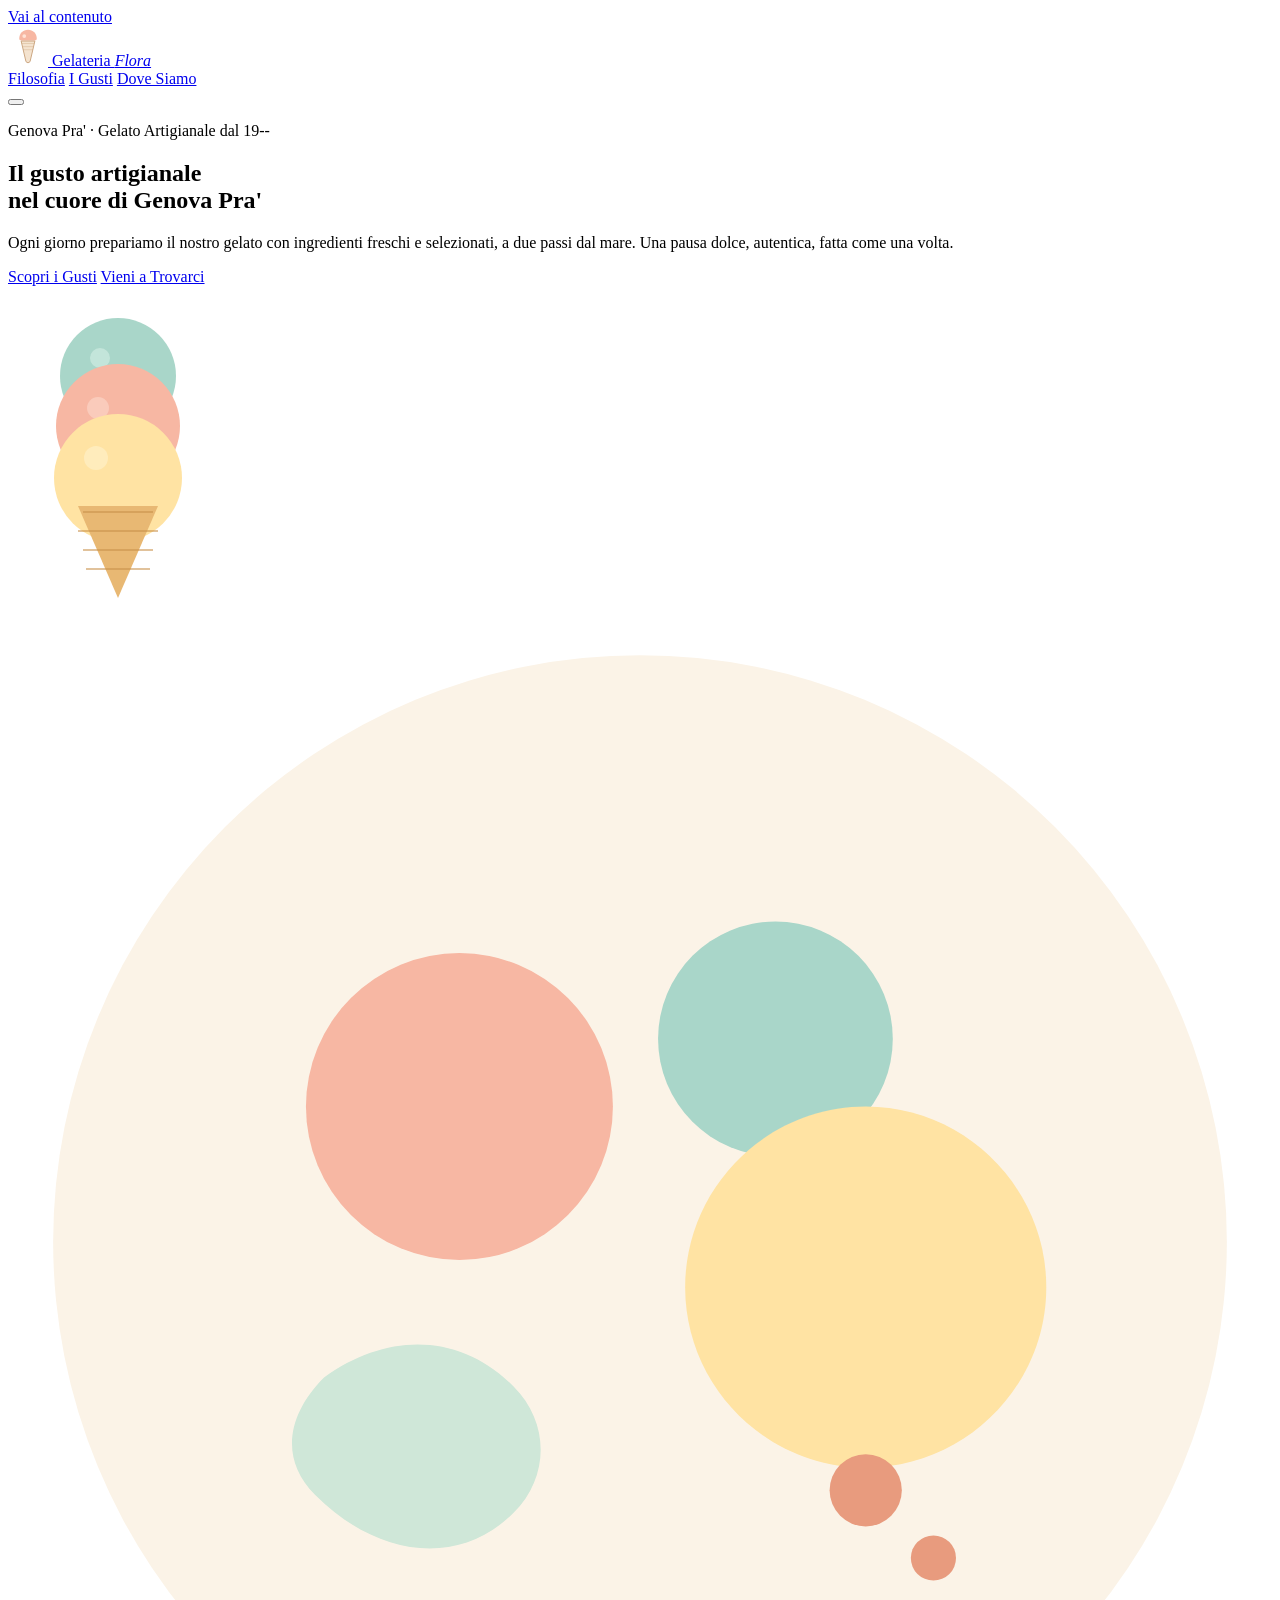
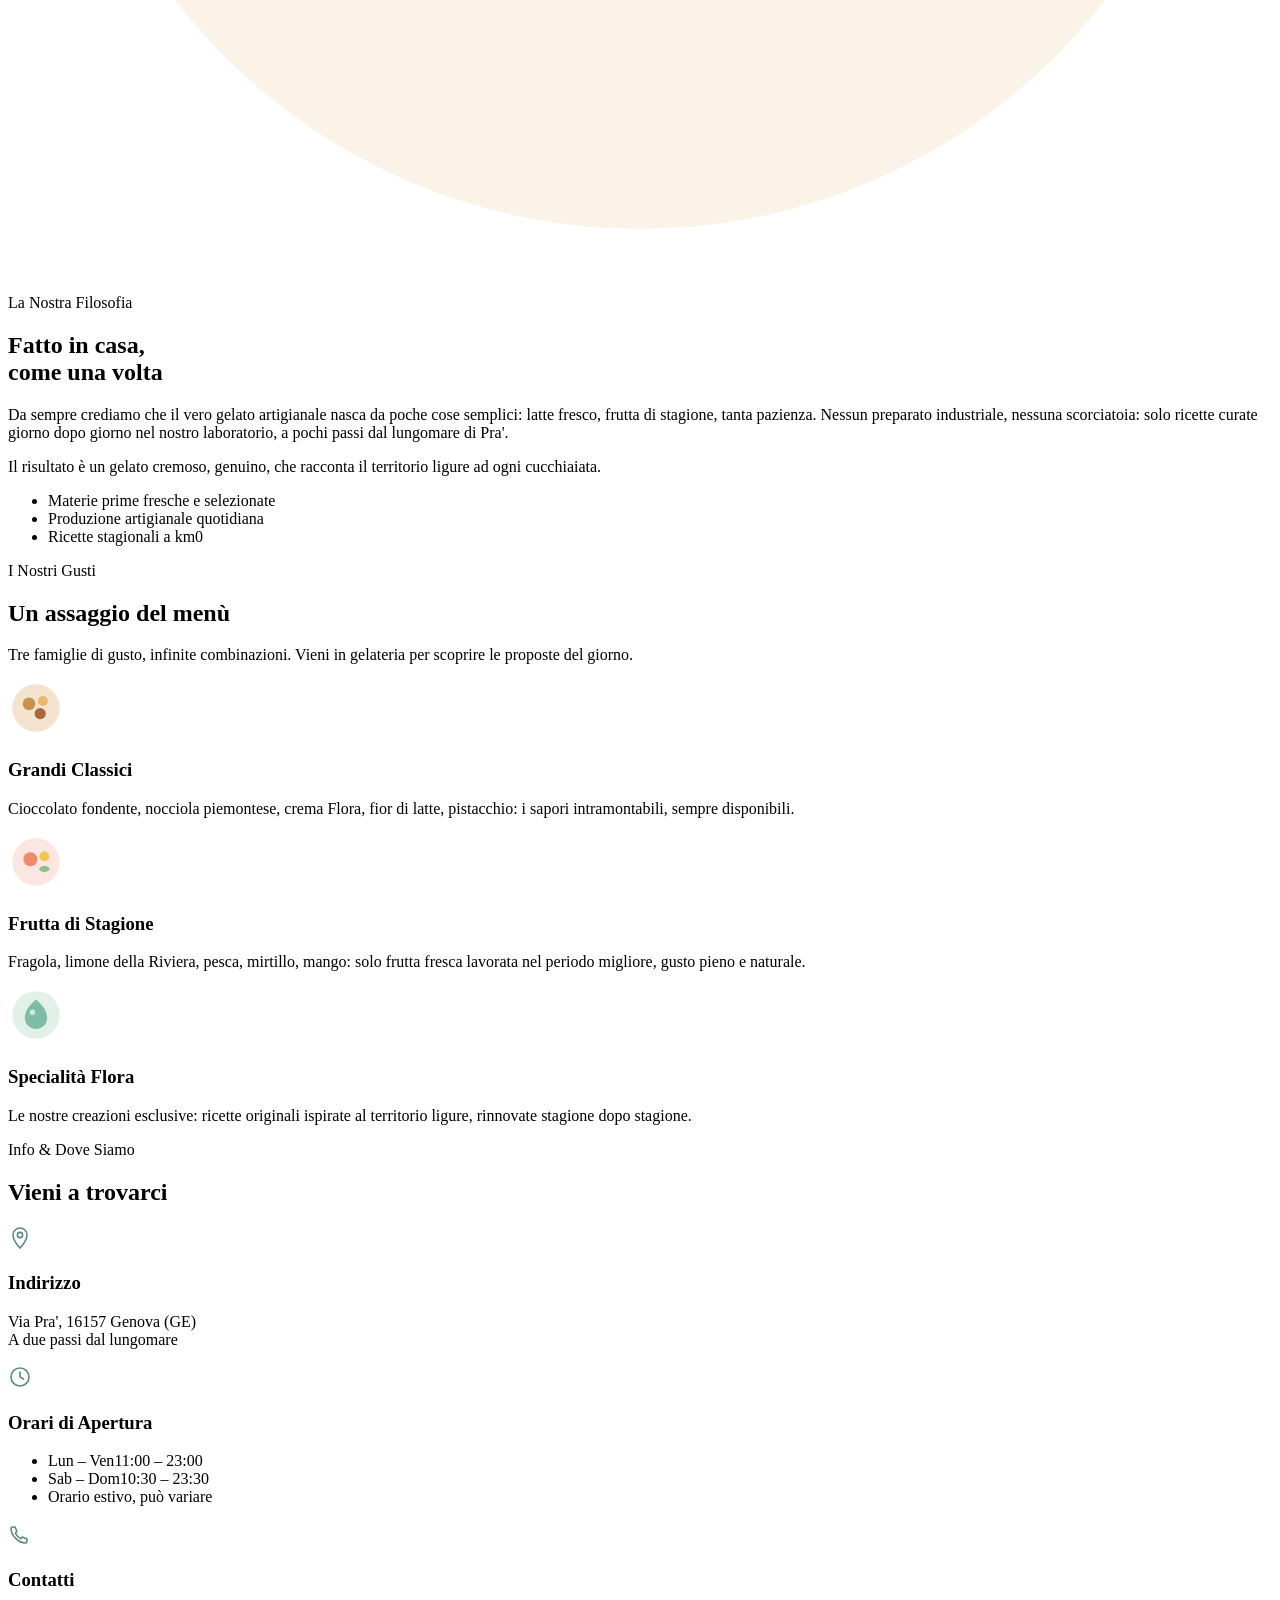
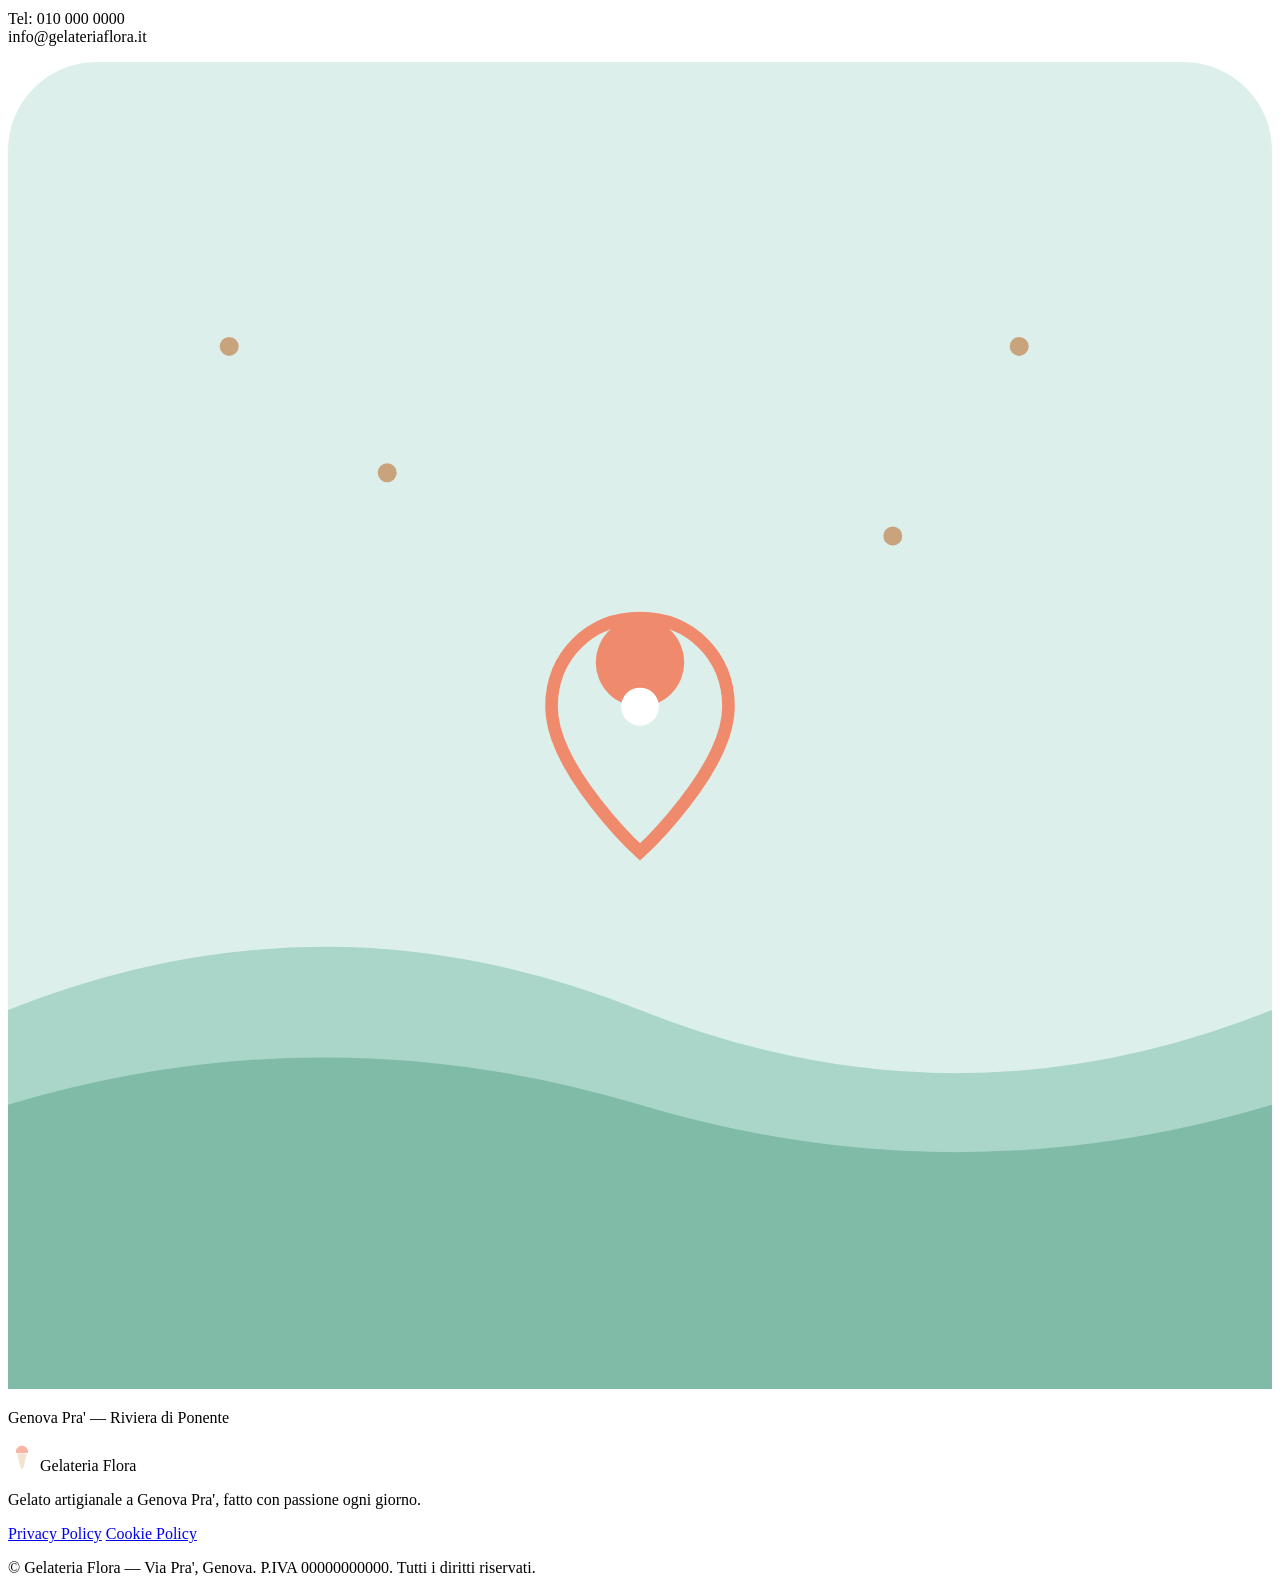
==== index.html @ a0e0a523 "Add files via upload" ====
<!DOCTYPE html>
<html lang="it">
<head>
<meta charset="UTF-8">
<meta name="viewport" content="width=device-width, initial-scale=1.0">
<title>Gelateria Flora | Gelato Artigianale a Genova Pra'</title>
<meta name="description" content="Gelateria Flora: gelato artigianale fatto in casa nel cuore di Genova Pra'. Materie prime fresche, gusti classici e specialità stagionali.">
<link rel="icon" href="data:image/svg+xml,<svg xmlns=%22http://www.w3.org/2000/svg%22 viewBox=%220 0 100 100%22><text y=%22.9em%22 font-size=%2290%22>🍦</text></svg>">
<link rel="preconnect" href="https://fonts.googleapis.com">
<link rel="preconnect" href="https://fonts.gstatic.com" crossorigin>
<link href="https://fonts.googleapis.com/css2?family=Fraunces:opsz,wght@9..144,500;9..144,600;9..144,700&family=Poppins:wght@300;400;500;600&display=swap" rel="stylesheet">
<link rel="stylesheet" href="css/style.css">
</head>
<body>

<a class="skip-link" href="#main">Vai al contenuto</a>

<header class="site-header" id="header">
  <div class="container header-inner">
    <a href="#" class="logo" aria-label="Gelateria Flora - Home">
      <svg width="40" height="40" viewBox="0 0 64 64" fill="none" xmlns="http://www.w3.org/2000/svg" aria-hidden="true">
        <path d="M32 6c8 0 14 6 14 14 0 2-1 3-3 3H21c-2 0-3-1-3-3 0-8 6-14 14-14z" fill="#F7B7A3"/>
        <circle cx="26" cy="16" r="3" fill="#FFE3D6"/>
        <path d="M21 24h22l-7.5 32a3.6 3.6 0 0 1-7 0L21 24z" fill="#F4E3CF" stroke="#C9A37C" stroke-width="1.5"/>
        <path d="M22 28h20M23 33h18M24 38h16" stroke="#C9A37C" stroke-width="1" opacity=".6"/>
      </svg>
      <span>Gelateria <em>Flora</em></span>
    </a>
    <nav class="main-nav" id="main-nav" aria-label="Navigazione principale">
      <a href="#filosofia">Filosofia</a>
      <a href="#gusti">I Gusti</a>
      <a href="#dove-siamo">Dove Siamo</a>
    </nav>
    <button class="nav-toggle" id="navToggle" aria-label="Apri menu" aria-expanded="false" aria-controls="main-nav">
      <span></span><span></span><span></span>
    </button>
  </div>
</header>

<main id="main">

  <!-- HERO -->
  <section class="hero">
    <div class="hero-blob blob-1" aria-hidden="true"></div>
    <div class="hero-blob blob-2" aria-hidden="true"></div>
    <div class="hero-blob blob-3" aria-hidden="true"></div>

    <div class="container hero-inner">
      <p class="eyebrow fade-up">Genova Pra' · Gelato Artigianale dal 19--</p>
      <h1 class="fade-up">Il gusto artigianale<br>nel cuore di <span class="text-accent">Genova&nbsp;Pra'</span></h1>
      <p class="hero-text fade-up">Ogni giorno prepariamo il nostro gelato con ingredienti freschi e selezionati, a due passi dal mare. Una pausa dolce, autentica, fatta come una volta.</p>
      <div class="hero-cta fade-up">
        <a href="#gusti" class="btn btn-primary">Scopri i Gusti</a>
        <a href="#dove-siamo" class="btn btn-ghost">Vieni a Trovarci</a>
      </div>
    </div>

    <div class="hero-cone" aria-hidden="true">
      <svg viewBox="0 0 220 320" width="220" height="320" xmlns="http://www.w3.org/2000/svg">
        <g class="scoop scoop-3">
          <circle cx="110" cy="90" r="58" fill="#A9D6C9"/>
          <circle cx="92" cy="72" r="10" fill="#CFEBE1" opacity=".7"/>
        </g>
        <g class="scoop scoop-2">
          <circle cx="110" cy="140" r="62" fill="#F7B7A3"/>
          <circle cx="90" cy="122" r="11" fill="#FBD3C5" opacity=".7"/>
        </g>
        <g class="scoop scoop-1">
          <circle cx="110" cy="192" r="64" fill="#FFE3A3"/>
          <circle cx="88" cy="172" r="12" fill="#FFEFC6" opacity=".7"/>
        </g>
        <path d="M70 220 L110 312 L150 220 Z" fill="#E8B873"/>
        <path d="M75 226h70M70 245h80M75 264h70M78 283h64" stroke="#C9914A" stroke-width="2" opacity=".55"/>
      </svg>
    </div>

    <a href="#filosofia" class="scroll-cue" aria-label="Scorri per saperne di più">
      <span></span>
    </a>
  </section>

  <!-- FILOSOFIA -->
  <section class="philosophy" id="filosofia">
    <div class="container philosophy-inner">
      <div class="philosophy-art" aria-hidden="true">
        <svg viewBox="0 0 280 280" width="100%" height="100%" xmlns="http://www.w3.org/2000/svg">
          <circle cx="140" cy="140" r="130" fill="#FBF3E7"/>
          <circle cx="100" cy="110" r="34" fill="#F7B7A3"/>
          <circle cx="170" cy="95" r="26" fill="#A9D6C9"/>
          <path d="M150 150c0-22 18-40 40-40s40 18 40 40-18 40-40 40-40-18-40-40z" fill="#FFE3A3"/>
          <path d="M70 170c14-10 30-10 42 2 8 8 8 20 0 28-12 12-30 10-44-4-8-8-6-18 2-26z" fill="#CFE7D8"/>
          <circle cx="190" cy="195" r="8" fill="#E89B7E"/>
          <circle cx="205" cy="210" r="5" fill="#E89B7E"/>
        </svg>
      </div>
      <div class="philosophy-text">
        <p class="eyebrow">La Nostra Filosofia</p>
        <h2>Fatto in casa,<br>come una volta</h2>
        <p>Da sempre crediamo che il vero gelato artigianale nasca da poche cose semplici: latte fresco, frutta di stagione, tanta pazienza. Nessun preparato industriale, nessuna scorciatoia: solo ricette curate giorno dopo giorno nel nostro laboratorio, a pochi passi dal lungomare di Pra'.</p>
        <p>Il risultato è un gelato cremoso, genuino, che racconta il territorio ligure ad ogni cucchiaiata.</p>
        <ul class="philosophy-points">
          <li><span class="dot"></span> Materie prime fresche e selezionate</li>
          <li><span class="dot"></span> Produzione artigianale quotidiana</li>
          <li><span class="dot"></span> Ricette stagionali a km0</li>
        </ul>
      </div>
    </div>
  </section>

  <!-- GUSTI -->
  <section class="flavors" id="gusti">
    <div class="container">
      <p class="eyebrow center">I Nostri Gusti</p>
      <h2 class="center">Un assaggio del menù</h2>
      <p class="section-lead center">Tre famiglie di gusto, infinite combinazioni. Vieni in gelateria per scoprire le proposte del giorno.</p>

      <div class="flavor-grid">

        <article class="flavor-card" style="--delay:0s">
          <div class="flavor-icon" aria-hidden="true">
            <svg viewBox="0 0 80 80" width="56" height="56"><circle cx="40" cy="40" r="34" fill="#F4E3CF"/><circle cx="30" cy="34" r="9" fill="#C9914A"/><circle cx="50" cy="30" r="7" fill="#E8B873"/><circle cx="46" cy="48" r="8" fill="#A9683A"/></svg>
          </div>
          <h3>Grandi Classici</h3>
          <p>Cioccolato fondente, nocciola piemontese, crema Flora, fior di latte, pistacchio: i sapori intramontabili, sempre disponibili.</p>
        </article>

        <article class="flavor-card" style="--delay:.08s">
          <div class="flavor-icon" aria-hidden="true">
            <svg viewBox="0 0 80 80" width="56" height="56"><circle cx="40" cy="40" r="34" fill="#FBE6E1"/><circle cx="32" cy="36" r="10" fill="#F08A6C"/><circle cx="52" cy="32" r="7" fill="#F7C548"/><path d="M44 50c4-6 12-6 16 0-4 6-12 6-16 0z" fill="#8FC18A"/></svg>
          </div>
          <h3>Frutta di Stagione</h3>
          <p>Fragola, limone della Riviera, pesca, mirtillo, mango: solo frutta fresca lavorata nel periodo migliore, gusto pieno e naturale.</p>
        </article>

        <article class="flavor-card" style="--delay:.16s">
          <div class="flavor-icon" aria-hidden="true">
            <svg viewBox="0 0 80 80" width="56" height="56"><circle cx="40" cy="40" r="34" fill="#E3F0EA"/><path d="M40 18c10 8 16 18 16 26 0 9-7 16-16 16s-16-7-16-16c0-8 6-18 16-26z" fill="#7FBBA6"/><circle cx="35" cy="36" r="4" fill="#CFEBE1"/></svg>
          </div>
          <h3>Specialità Flora</h3>
          <p>Le nostre creazioni esclusive: ricette originali ispirate al territorio ligure, rinnovate stagione dopo stagione.</p>
        </article>

      </div>
    </div>
  </section>

  <!-- DOVE SIAMO -->
  <section class="location" id="dove-siamo">
    <div class="container location-inner">

      <div class="location-card">
        <p class="eyebrow">Info &amp; Dove Siamo</p>
        <h2>Vieni a trovarci</h2>

        <div class="info-block">
          <div class="info-icon" aria-hidden="true">
            <svg viewBox="0 0 24 24" width="24" height="24" fill="none"><path d="M12 22s7-7.58 7-13a7 7 0 1 0-14 0c0 5.42 7 13 7 13z" stroke="#5B8C7A" stroke-width="1.6"/><circle cx="12" cy="9" r="2.6" stroke="#5B8C7A" stroke-width="1.6"/></svg>
          </div>
          <div>
            <h3>Indirizzo</h3>
            <p>Via Pra', 16157 Genova (GE)<br>A due passi dal lungomare</p>
          </div>
        </div>

        <div class="info-block">
          <div class="info-icon" aria-hidden="true">
            <svg viewBox="0 0 24 24" width="24" height="24" fill="none"><circle cx="12" cy="12" r="9" stroke="#5B8C7A" stroke-width="1.6"/><path d="M12 7v5l3.5 2" stroke="#5B8C7A" stroke-width="1.6" stroke-linecap="round"/></svg>
          </div>
          <div>
            <h3>Orari di Apertura</h3>
            <ul class="hours-list">
              <li><span>Lun – Ven</span><span>11:00 – 23:00</span></li>
              <li><span>Sab – Dom</span><span>10:30 – 23:30</span></li>
              <li class="hours-note">Orario estivo, può variare</li>
            </ul>
          </div>
        </div>

        <div class="info-block">
          <div class="info-icon" aria-hidden="true">
            <svg viewBox="0 0 24 24" width="24" height="24" fill="none"><path d="M3 6.5C3 5.7 3.7 5 4.5 5H7l2 4.5L7.2 11a12 12 0 0 0 5.8 5.8l1.5-1.8L19 17v2.5c0 .8-.7 1.5-1.5 1.5C10.5 21 3 13.5 3 6.5z" stroke="#5B8C7A" stroke-width="1.6" stroke-linejoin="round"/></svg>
          </div>
          <div>
            <h3>Contatti</h3>
            <p>Tel: 010 000 0000<br>info@gelateriaflora.it</p>
          </div>
        </div>
      </div>

      <div class="location-map" aria-hidden="true">
        <svg viewBox="0 0 400 420" width="100%" height="100%" xmlns="http://www.w3.org/2000/svg">
          <rect width="400" height="420" rx="28" fill="#DCEFEA"/>
          <path d="M0 300 Q100 260 200 300 T400 300 V420 H0 Z" fill="#A9D6C9"/>
          <path d="M0 330 Q100 300 200 330 T400 330 V420 H0 Z" fill="#7FBBA6"/>
          <circle cx="200" cy="190" r="14" fill="#F08A6C"/>
          <path d="M200 176c-16 0-28 12-28 28 0 20 28 46 28 46s28-26 28-46c0-16-12-28-28-28z" fill="none" stroke="#F08A6C" stroke-width="4"/>
          <circle cx="200" cy="204" r="6" fill="#fff"/>
          <circle cx="120" cy="130" r="3" fill="#C9A37C"/>
          <circle cx="280" cy="150" r="3" fill="#C9A37C"/>
          <circle cx="320" cy="90" r="3" fill="#C9A37C"/>
          <circle cx="70" cy="90" r="3" fill="#C9A37C"/>
        </svg>
        <p class="map-caption">Genova Pra' — Riviera di Ponente</p>
      </div>

    </div>
  </section>

</main>

<footer class="site-footer">
  <div class="container footer-inner">
    <div class="footer-brand">
      <span class="logo small">
        <svg width="28" height="28" viewBox="0 0 64 64" fill="none" xmlns="http://www.w3.org/2000/svg" aria-hidden="true">
          <path d="M32 6c8 0 14 6 14 14 0 2-1 3-3 3H21c-2 0-3-1-3-3 0-8 6-14 14-14z" fill="#F7B7A3"/>
          <path d="M21 24h22l-7.5 32a3.6 3.6 0 0 1-7 0L21 24z" fill="#F4E3CF"/>
        </svg>
        Gelateria Flora
      </span>
      <p>Gelato artigianale a Genova Pra', fatto con passione ogni giorno.</p>
    </div>

    <nav class="footer-links" aria-label="Link legali">
      <a href="privacy.html">Privacy Policy</a>
      <a href="cookie.html">Cookie Policy</a>
    </nav>

    <p class="footer-copy">© <span id="year"></span> Gelateria Flora — Via Pra', Genova. P.IVA 00000000000. Tutti i diritti riservati.</p>
  </div>
</footer>

<script src="js/main.js"></script>
</body>
</html>
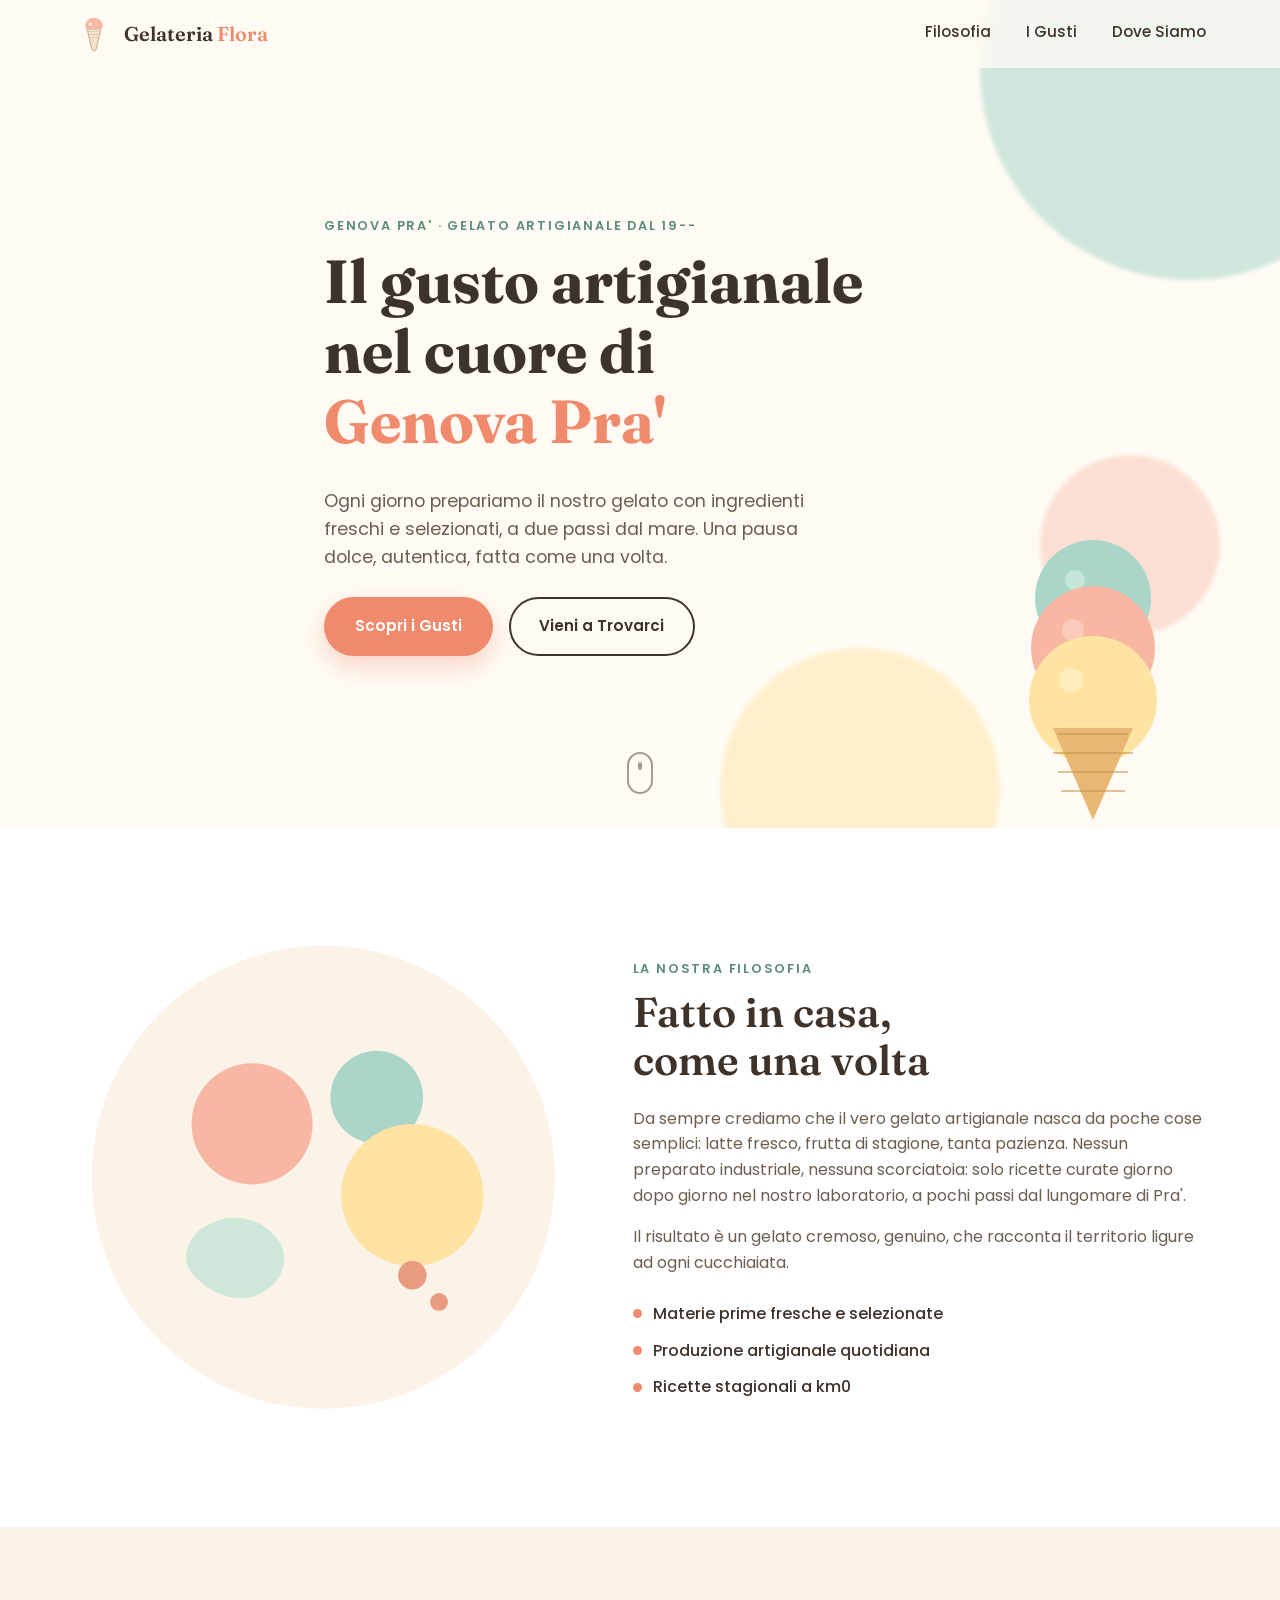
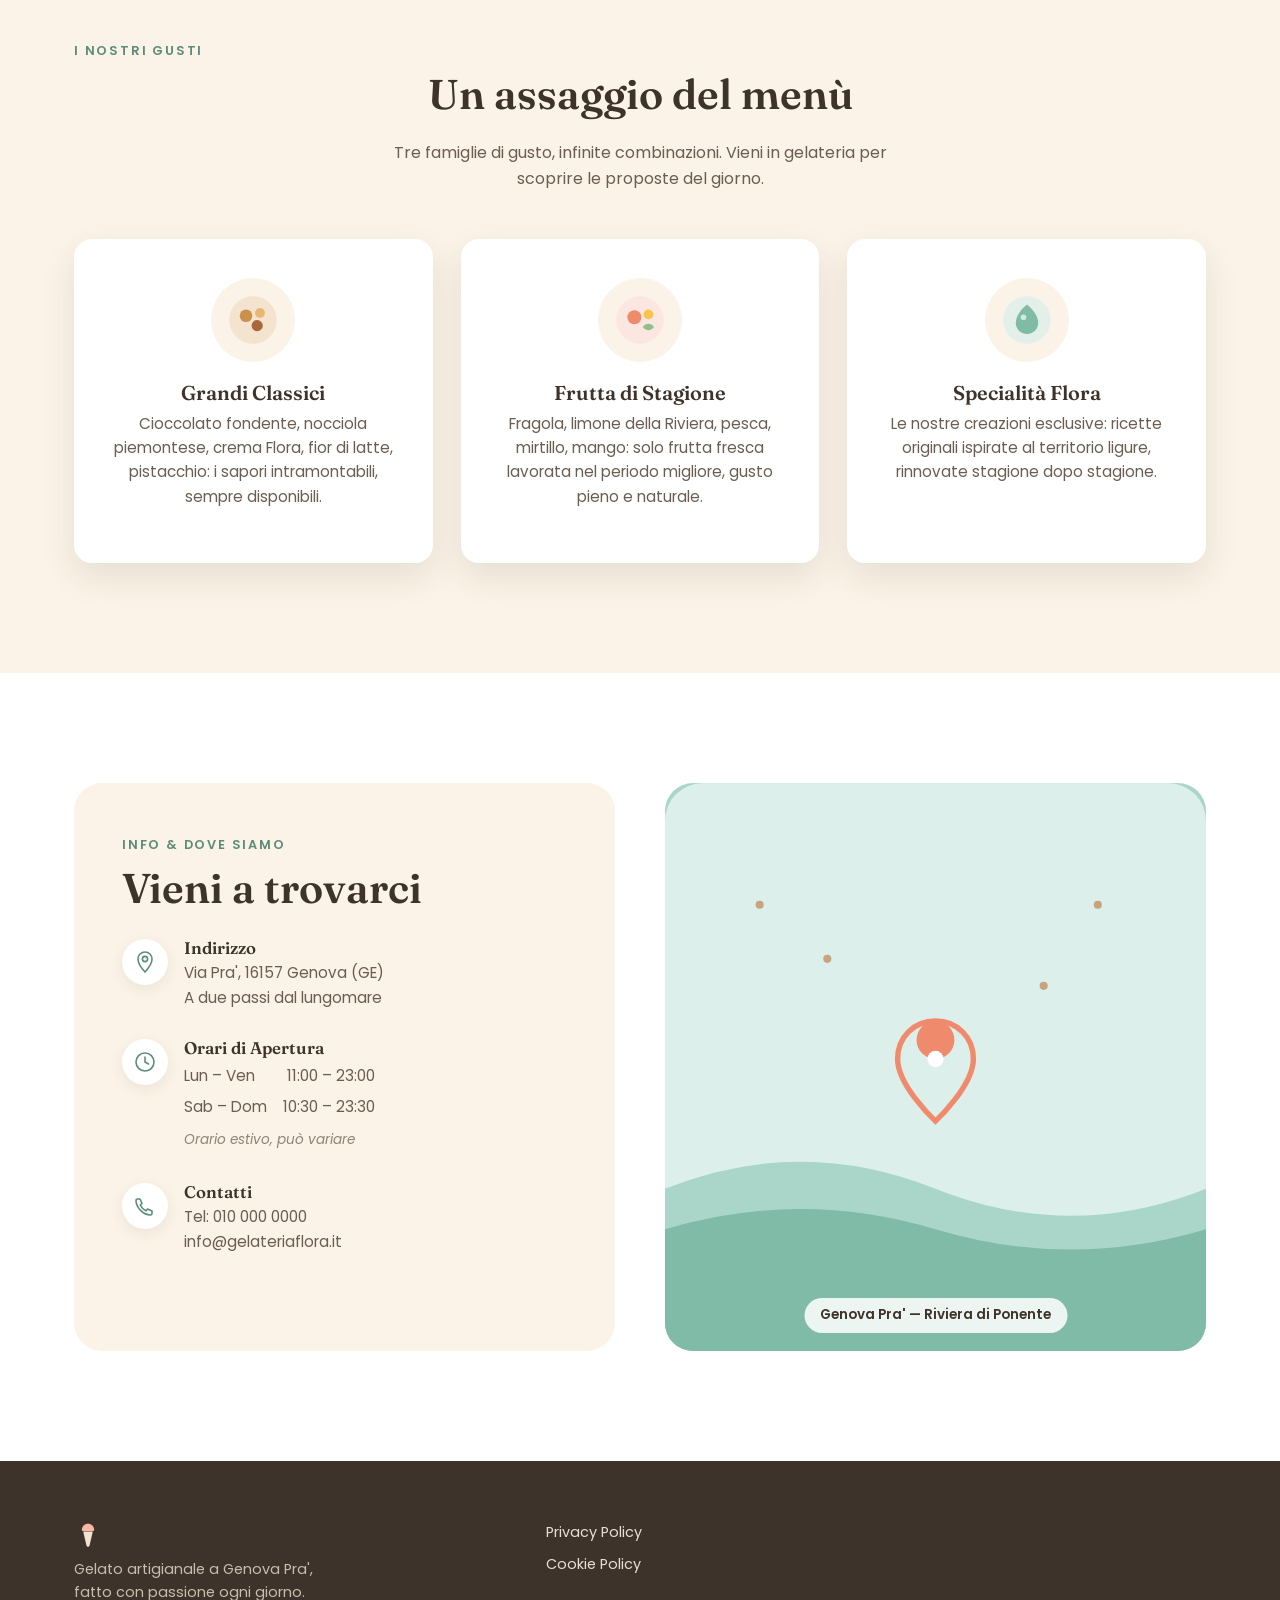
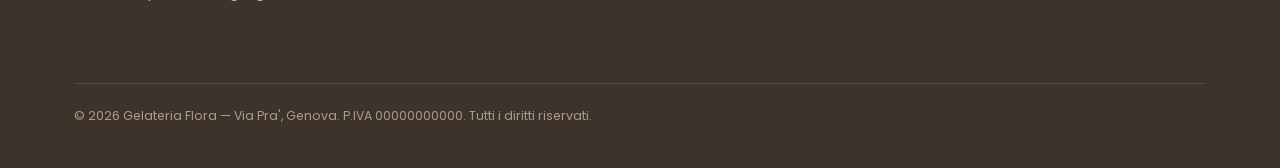
==== commit ad0c0527: "Update stylesheet and script link paths in index.html" ====
--- a/index.html
+++ b/index.html
@@ -9,7 +9,7 @@
 <link rel="preconnect" href="https://fonts.googleapis.com">
 <link rel="preconnect" href="https://fonts.gstatic.com" crossorigin>
 <link href="https://fonts.googleapis.com/css2?family=Fraunces:opsz,wght@9..144,500;9..144,600;9..144,700&family=Poppins:wght@300;400;500;600&display=swap" rel="stylesheet">
-<link rel="stylesheet" href="css/style.css">
+<link rel="stylesheet" href="style.css">
 </head>
 <body>
 
@@ -230,6 +230,6 @@
   </div>
 </footer>
 
-<script src="js/main.js"></script>
+<script src="main.js"></script>
 </body>
 </html>
--- a/style.css
+++ b/style.css
@@ -0,0 +1,460 @@
+/* ==========================================================================
+   Gelateria Flora — Stylesheet
+   ========================================================================== */
+
+:root{
+  --cream:#FFFBF4;
+  --cream-deep:#FBF3E7;
+  --white:#FFFFFF;
+  --ink:#3E332A;
+  --ink-soft:#6B5E50;
+  --peach:#F7B7A3;
+  --peach-deep:#F08A6C;
+  --mint:#A9D6C9;
+  --mint-deep:#5B8C7A;
+  --sand:#E8B873;
+  --sand-deep:#C9914A;
+  --butter:#FFE3A3;
+
+  --radius-lg:28px;
+  --radius-md:18px;
+  --radius-sm:12px;
+
+  --shadow-soft:0 10px 30px rgba(62,51,42,.08);
+  --shadow-card:0 14px 34px rgba(62,51,42,.10);
+
+  --font-display:'Fraunces', serif;
+  --font-body:'Poppins', sans-serif;
+
+  --ease:cubic-bezier(.22,1,.36,1);
+}
+
+*,*::before,*::after{ box-sizing:border-box; }
+html{ scroll-behavior:smooth; }
+
+body{
+  margin:0;
+  font-family:var(--font-body);
+  color:var(--ink);
+  background:var(--cream);
+  line-height:1.6;
+  -webkit-font-smoothing:antialiased;
+  overflow-x:hidden;
+}
+
+img,svg{ display:block; max-width:100%; }
+
+a{ color:inherit; text-decoration:none; }
+
+.container{
+  width:100%;
+  max-width:1180px;
+  margin-inline:auto;
+  padding-inline:24px;
+}
+
+.skip-link{
+  position:absolute; left:-999px; top:0;
+  background:var(--ink); color:#fff; padding:10px 16px;
+  border-radius:0 0 8px 0; z-index:200;
+}
+.skip-link:focus{ left:0; }
+
+h1,h2,h3{
+  font-family:var(--font-display);
+  font-weight:600;
+  line-height:1.15;
+  margin:0 0 .5em;
+  color:var(--ink);
+}
+h1{ font-size:clamp(2.2rem,5.5vw,3.8rem); font-weight:700; }
+h2{ font-size:clamp(1.8rem,4vw,2.6rem); }
+h3{ font-size:1.25rem; margin-bottom:.4em; }
+
+p{ margin:0 0 1em; color:var(--ink-soft); }
+
+.eyebrow{
+  display:inline-block;
+  font-size:.8rem;
+  letter-spacing:.14em;
+  text-transform:uppercase;
+  color:var(--mint-deep);
+  font-weight:600;
+  margin-bottom:.8em;
+}
+.center{ text-align:center; }
+.section-lead{ max-width:560px; margin-inline:auto 2.4rem auto; }
+.section-lead.center{ margin-inline:auto; }
+
+/* Buttons */
+.btn{
+  display:inline-flex;
+  align-items:center;
+  justify-content:center;
+  padding:.95rem 1.8rem;
+  border-radius:50px;
+  font-weight:600;
+  font-size:.95rem;
+  transition:transform .35s var(--ease), box-shadow .35s var(--ease), background .35s var(--ease);
+  cursor:pointer;
+  border:2px solid transparent;
+}
+.btn-primary{
+  background:var(--peach-deep);
+  color:#fff;
+  box-shadow:0 10px 24px rgba(240,138,108,.35);
+}
+.btn-primary:hover{ transform:translateY(-3px); box-shadow:0 16px 30px rgba(240,138,108,.42); }
+.btn-ghost{
+  background:transparent;
+  border-color:var(--ink);
+  color:var(--ink);
+}
+.btn-ghost:hover{ background:var(--ink); color:#fff; transform:translateY(-3px); }
+
+/* ==========================================================================
+   Header
+   ========================================================================== */
+.site-header{
+  position:fixed; inset:0 0 auto 0;
+  z-index:100;
+  background:rgba(255,251,244,.75);
+  backdrop-filter:blur(10px);
+  transition:box-shadow .3s var(--ease), background .3s var(--ease);
+}
+.site-header.scrolled{
+  box-shadow:0 6px 24px rgba(62,51,42,.08);
+  background:rgba(255,251,244,.92);
+}
+.header-inner{
+  display:flex;
+  align-items:center;
+  justify-content:space-between;
+  padding-block:14px;
+}
+.logo{
+  display:flex; align-items:center; gap:10px;
+  font-family:var(--font-display);
+  font-weight:600;
+  font-size:1.25rem;
+  color:var(--ink);
+}
+.logo em{ font-style:normal; color:var(--peach-deep); }
+.logo.small{ font-size:1rem; gap:8px; }
+
+.main-nav{ display:flex; gap:2.2rem; }
+.main-nav a{
+  font-size:.95rem;
+  font-weight:500;
+  position:relative;
+  padding-bottom:4px;
+}
+.main-nav a::after{
+  content:"";
+  position:absolute; left:0; bottom:0;
+  width:0; height:2px;
+  background:var(--peach-deep);
+  transition:width .3s var(--ease);
+}
+.main-nav a:hover::after{ width:100%; }
+
+.nav-toggle{
+  display:none;
+  flex-direction:column;
+  justify-content:center;
+  gap:5px;
+  width:40px; height:40px;
+  background:none; border:none; cursor:pointer;
+}
+.nav-toggle span{
+  display:block; height:2px; width:24px;
+  background:var(--ink);
+  border-radius:2px;
+  transition:transform .3s var(--ease), opacity .3s var(--ease);
+}
+.nav-toggle[aria-expanded="true"] span:nth-child(1){ transform:translateY(7px) rotate(45deg); }
+.nav-toggle[aria-expanded="true"] span:nth-child(2){ opacity:0; }
+.nav-toggle[aria-expanded="true"] span:nth-child(3){ transform:translateY(-7px) rotate(-45deg); }
+
+/* ==========================================================================
+   Hero
+   ========================================================================== */
+.hero{
+  position:relative;
+  padding:160px 0 120px;
+  overflow:hidden;
+  min-height:92vh;
+  display:flex;
+  align-items:center;
+}
+.hero-inner{ position:relative; z-index:3; max-width:680px; }
+
+.eyebrow.fade-up,.hero h1,.hero-text,.hero-cta{ }
+
+.text-accent{ color:var(--peach-deep); }
+
+.hero-text{ font-size:1.1rem; max-width:520px; }
+
+.hero-cta{ display:flex; gap:1rem; flex-wrap:wrap; margin-top:1.6rem; }
+
+.hero-blob{
+  position:absolute;
+  border-radius:50%;
+  filter:blur(2px);
+  z-index:1;
+  opacity:.55;
+}
+.blob-1{ width:420px; height:420px; background:var(--mint); top:-140px; right:-120px; animation:float1 9s ease-in-out infinite; }
+.blob-2{ width:280px; height:280px; background:var(--butter); bottom:-100px; right:280px; animation:float2 11s ease-in-out infinite; opacity:.5;}
+.blob-3{ width:180px; height:180px; background:var(--peach); top:55%; right:60px; animation:float1 7s ease-in-out infinite reverse; opacity:.4;}
+
+@keyframes float1{
+  0%,100%{ transform:translate(0,0) scale(1); }
+  50%{ transform:translate(-18px,22px) scale(1.04); }
+}
+@keyframes float2{
+  0%,100%{ transform:translate(0,0) scale(1); }
+  50%{ transform:translate(20px,-16px) scale(.97); }
+}
+
+.hero-cone{
+  position:absolute;
+  right:6%;
+  bottom:0;
+  z-index:2;
+  animation:bob 5s ease-in-out infinite;
+}
+@keyframes bob{
+  0%,100%{ transform:translateY(0) rotate(-2deg); }
+  50%{ transform:translateY(-16px) rotate(2deg); }
+}
+.scoop{ transform-origin:110px 192px; }
+.scoop-1{ animation:wobble 6s ease-in-out infinite; }
+.scoop-2{ animation:wobble 6s ease-in-out infinite .2s; }
+.scoop-3{ animation:wobble 6s ease-in-out infinite .4s; }
+@keyframes wobble{
+  0%,100%{ transform:scale(1); }
+  50%{ transform:scale(1.03); }
+}
+
+.scroll-cue{
+  position:absolute; left:50%; bottom:34px;
+  transform:translateX(-50%);
+  width:26px; height:42px;
+  border:2px solid var(--ink-soft);
+  border-radius:14px;
+  z-index:3;
+  opacity:.6;
+}
+.scroll-cue span{
+  position:absolute; top:8px; left:50%;
+  width:4px; height:8px;
+  background:var(--ink-soft);
+  border-radius:2px;
+  transform:translateX(-50%);
+  animation:scrollDot 1.8s ease-in-out infinite;
+}
+@keyframes scrollDot{
+  0%{ opacity:1; top:8px; }
+  70%{ opacity:0; top:22px; }
+  100%{ opacity:0; top:8px; }
+}
+
+/* ==========================================================================
+   Fade-up reveal (JS controlled)
+   ========================================================================== */
+.fade-up{
+  opacity:0;
+  transform:translateY(26px);
+  transition:opacity .8s var(--ease), transform .8s var(--ease);
+}
+.fade-up.is-visible{ opacity:1; transform:translateY(0); }
+
+/* ==========================================================================
+   Philosophy
+   ========================================================================== */
+.philosophy{ padding:100px 0; background:var(--white); }
+.philosophy-inner{
+  display:grid;
+  grid-template-columns:1fr 1.15fr;
+  gap:60px;
+  align-items:center;
+}
+.philosophy-art{
+  border-radius:var(--radius-lg);
+  overflow:hidden;
+}
+.philosophy-points{
+  list-style:none; padding:0; margin:1.6rem 0 0;
+  display:flex; flex-direction:column; gap:.7rem;
+}
+.philosophy-points li{
+  display:flex; align-items:center; gap:.7rem;
+  font-weight:500; color:var(--ink);
+}
+.dot{
+  width:9px; height:9px; border-radius:50%;
+  background:var(--peach-deep);
+  flex-shrink:0;
+}
+
+/* ==========================================================================
+   Flavors
+   ========================================================================== */
+.flavors{ padding:110px 0; background:var(--cream-deep); position:relative; }
+.flavor-grid{
+  display:grid;
+  grid-template-columns:repeat(3,1fr);
+  gap:28px;
+  margin-top:3rem;
+}
+.flavor-card{
+  background:var(--white);
+  border-radius:var(--radius-md);
+  padding:2.4rem 2rem;
+  box-shadow:var(--shadow-card);
+  transition:transform .45s var(--ease), box-shadow .45s var(--ease);
+  text-align:center;
+}
+.flavor-card.is-visible{ animation:popIn .6s var(--ease) backwards; animation-delay:var(--delay,0s); }
+@keyframes popIn{
+  0%{ opacity:0; transform:translateY(30px) scale(.96); }
+  100%{ opacity:1; transform:translateY(0) scale(1); }
+}
+.flavor-card:hover{
+  transform:translateY(-10px) scale(1.02);
+  box-shadow:0 22px 40px rgba(62,51,42,.14);
+}
+.flavor-icon{
+  width:84px; height:84px;
+  margin:0 auto 1.2rem;
+  display:flex; align-items:center; justify-content:center;
+  background:var(--cream-deep);
+  border-radius:50%;
+  transition:transform .4s var(--ease);
+}
+.flavor-card:hover .flavor-icon{ transform:rotate(-8deg) scale(1.08); }
+.flavor-card p{ font-size:.95rem; }
+
+/* ==========================================================================
+   Location
+   ========================================================================== */
+.location{ padding:110px 0; background:var(--white); }
+.location-inner{
+  display:grid;
+  grid-template-columns:1fr 1fr;
+  gap:50px;
+  align-items:stretch;
+}
+.location-card{
+  background:var(--cream-deep);
+  border-radius:var(--radius-lg);
+  padding:3rem;
+}
+.info-block{
+  display:flex; gap:1rem; align-items:flex-start;
+  margin-top:1.8rem;
+}
+.info-block:first-of-type{ margin-top:1.6rem; }
+.info-icon{
+  width:46px; height:46px; flex-shrink:0;
+  background:var(--white);
+  border-radius:50%;
+  display:flex; align-items:center; justify-content:center;
+  box-shadow:0 4px 14px rgba(62,51,42,.08);
+}
+.info-block h3{ margin-bottom:.2em; font-size:1.05rem; }
+.info-block p{ margin:0; font-size:.95rem; }
+
+.hours-list{ list-style:none; padding:0; margin:0; font-size:.95rem; }
+.hours-list li{ display:flex; justify-content:space-between; gap:1rem; padding:3px 0; color:var(--ink-soft); max-width:240px; }
+.hours-note{ font-style:italic; opacity:.75; font-size:.85rem; margin-top:4px; }
+
+.location-map{
+  border-radius:var(--radius-lg);
+  overflow:hidden;
+  position:relative;
+  background:var(--mint);
+  display:flex; align-items:center; justify-content:center;
+  min-height:340px;
+}
+.map-caption{
+  position:absolute; bottom:18px; left:50%; transform:translateX(-50%);
+  background:rgba(255,255,255,.85);
+  padding:.4rem 1rem; border-radius:50px;
+  font-size:.85rem; font-weight:600; color:var(--ink);
+  margin:0;
+}
+
+/* ==========================================================================
+   Footer
+   ========================================================================== */
+.site-footer{
+  background:var(--ink);
+  color:#E8DFD3;
+  padding:60px 0 30px;
+}
+.footer-inner{
+  display:grid;
+  grid-template-columns:1.4fr 1fr 1fr;
+  gap:2rem;
+  align-items:start;
+}
+.footer-brand p{ color:#C9BDAE; font-size:.9rem; margin-top:.6rem; max-width:280px; }
+.footer-links{ display:flex; flex-direction:column; gap:.6rem; }
+.footer-links a{ font-size:.9rem; color:#E8DFD3; transition:color .3s; }
+.footer-links a:hover{ color:var(--peach); }
+.footer-copy{
+  grid-column:1/-1;
+  border-top:1px solid rgba(255,255,255,.12);
+  margin-top:2rem;
+  padding-top:1.4rem;
+  font-size:.78rem;
+  color:#A99C8C;
+}
+
+/* ==========================================================================
+   Responsive
+   ========================================================================== */
+@media (max-width:980px){
+  .philosophy-inner,.location-inner{ grid-template-columns:1fr; }
+  .philosophy-art{ order:-1; max-width:380px; margin-inline:auto; }
+  .flavor-grid{ grid-template-columns:repeat(2,1fr); }
+  .hero-cone{ opacity:.35; right:-10%; transform:scale(.85); }
+}
+
+@media (max-width:760px){
+  .main-nav{
+    position:fixed; inset:0 0 0 auto;
+    width:78%; max-width:320px;
+    background:var(--cream);
+    flex-direction:column;
+    padding:120px 32px 32px;
+    gap:1.6rem;
+    transform:translateX(100%);
+    transition:transform .4s var(--ease);
+    box-shadow:-10px 0 30px rgba(0,0,0,.08);
+  }
+  .main-nav.open{ transform:translateX(0); }
+  .main-nav a{ font-size:1.1rem; }
+  .nav-toggle{ display:flex; }
+
+  .hero{ padding:140px 0 100px; text-align:left; }
+  .hero-cone{ display:none; }
+  .blob-1{ width:280px; height:280px; }
+
+  .flavor-grid{ grid-template-columns:1fr; }
+  .location-card{ padding:2rem; }
+  .footer-inner{ grid-template-columns:1fr; gap:1.6rem; }
+}
+
+@media (max-width:420px){
+  .container{ padding-inline:18px; }
+  h1{ font-size:2rem; }
+}
+
+/* Reduced motion */
+@media (prefers-reduced-motion: reduce){
+  *{ animation-duration:.001ms !important; animation-iteration-count:1 !important; transition-duration:.001ms !important; }
+  html{ scroll-behavior:auto; }
+}
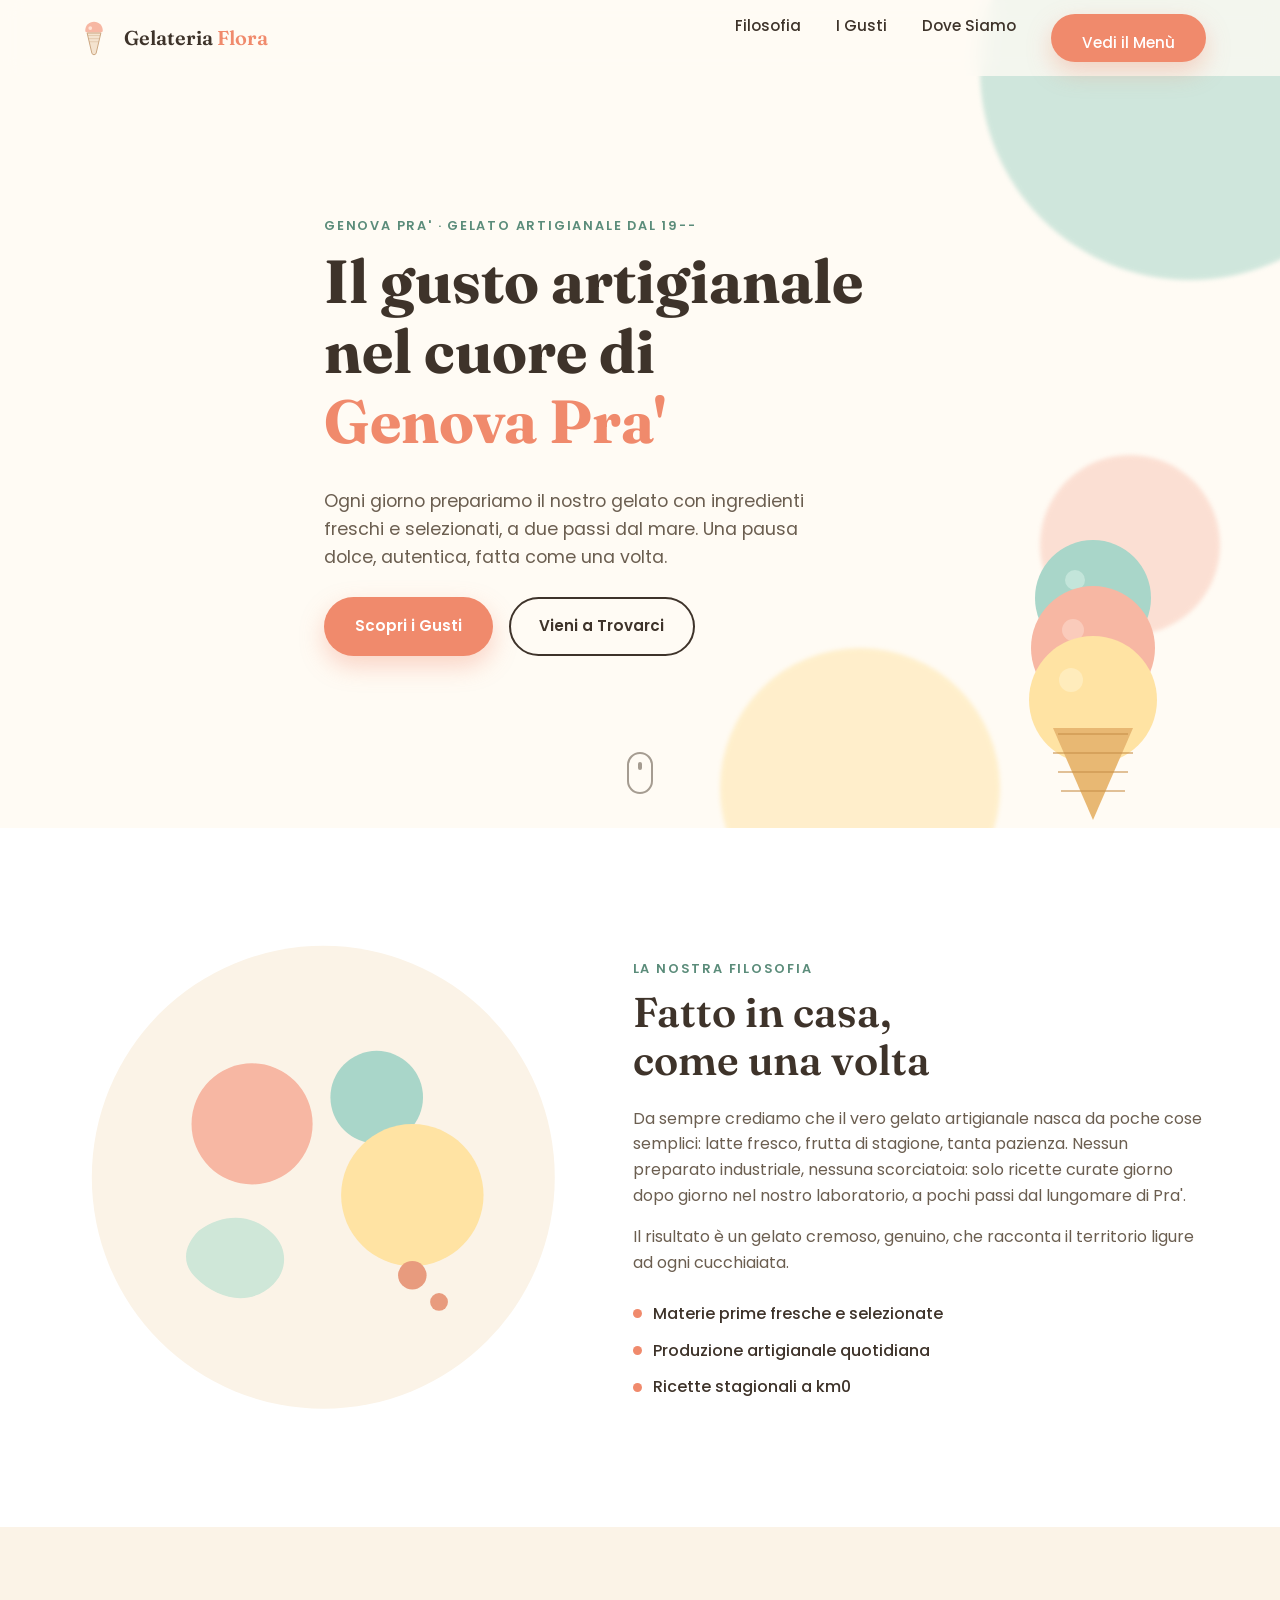
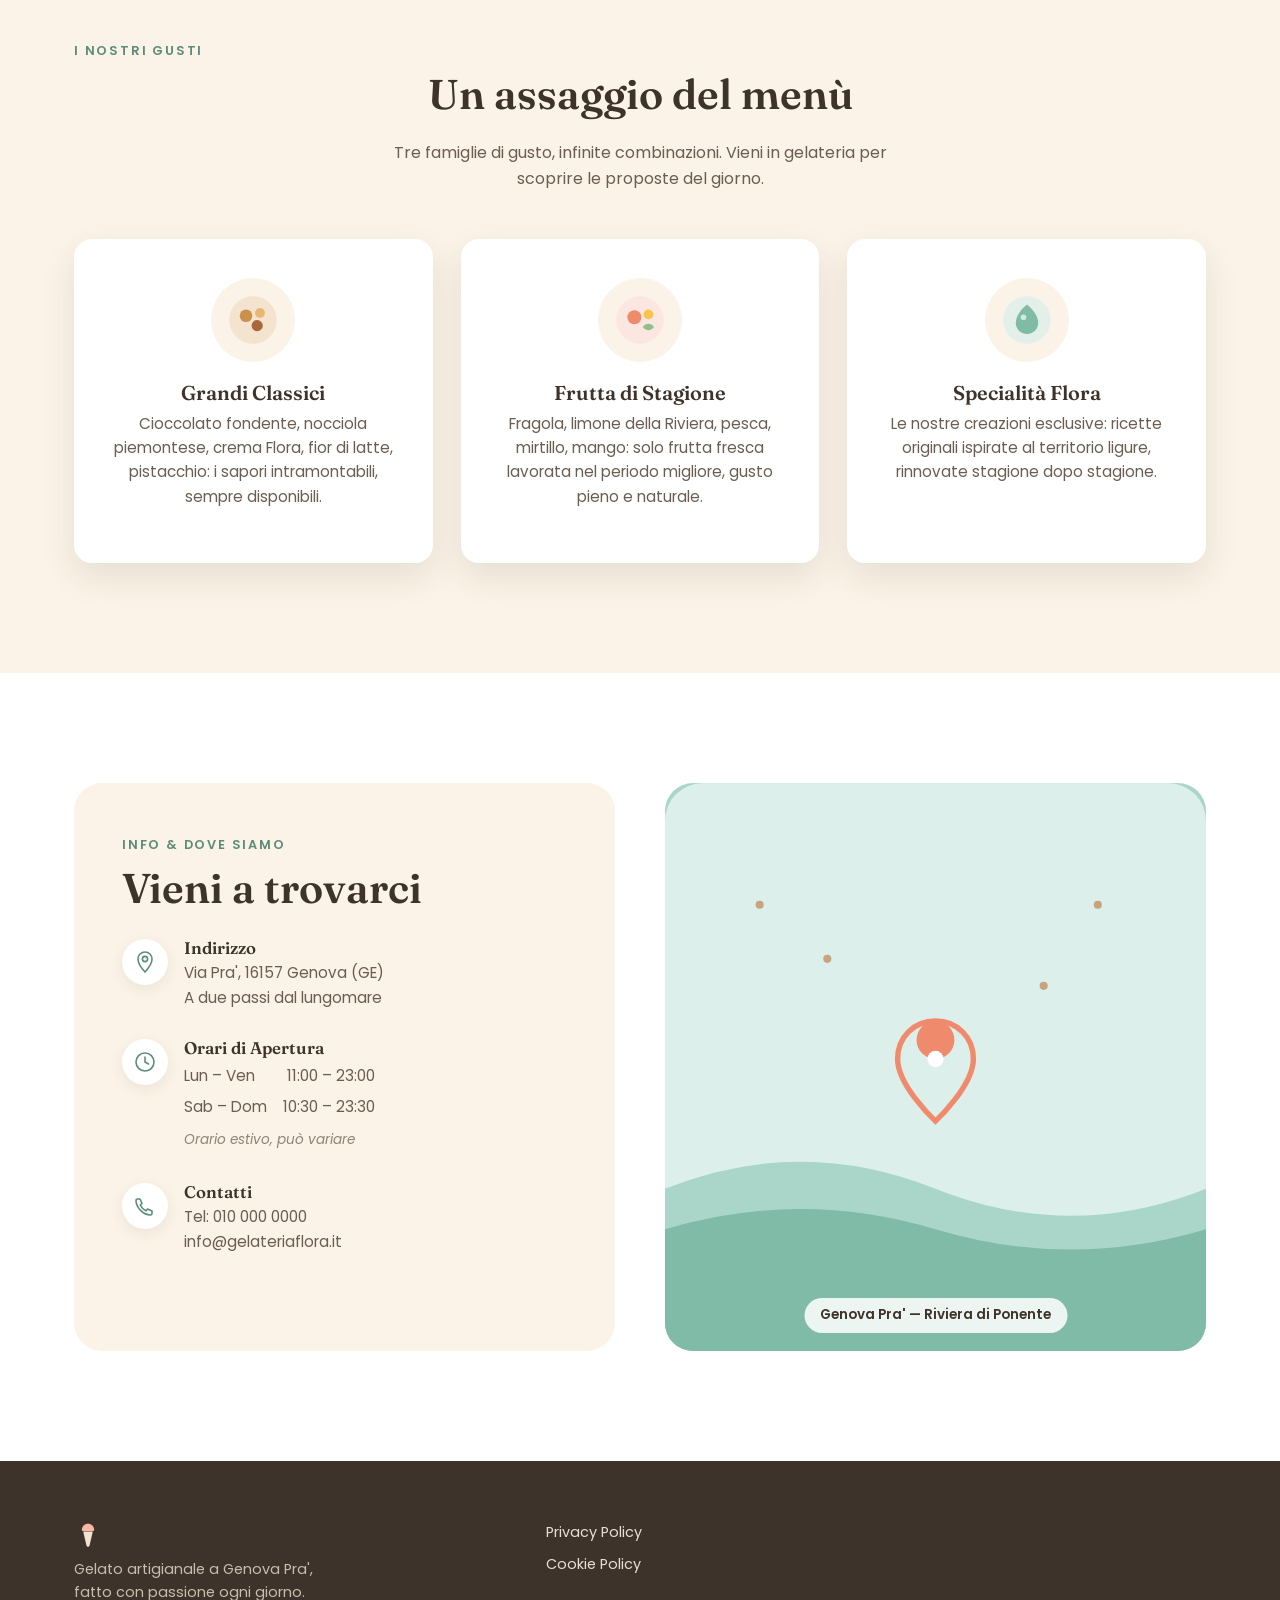
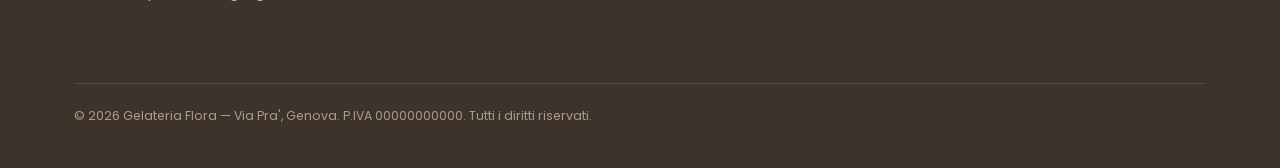
==== commit 52f7bf86: "Add menu link to main navigation" ====
--- a/index.html
+++ b/index.html
@@ -30,6 +30,7 @@
       <a href="#filosofia">Filosofia</a>
       <a href="#gusti">I Gusti</a>
       <a href="#dove-siamo">Dove Siamo</a>
+      <a href="menu.html" class="btn btn-primary btn-sm nav-cta">Vedi il Menù</a>
     </nav>
     <button class="nav-toggle" id="navToggle" aria-label="Apri menu" aria-expanded="false" aria-controls="main-nav">
       <span></span><span></span><span></span>
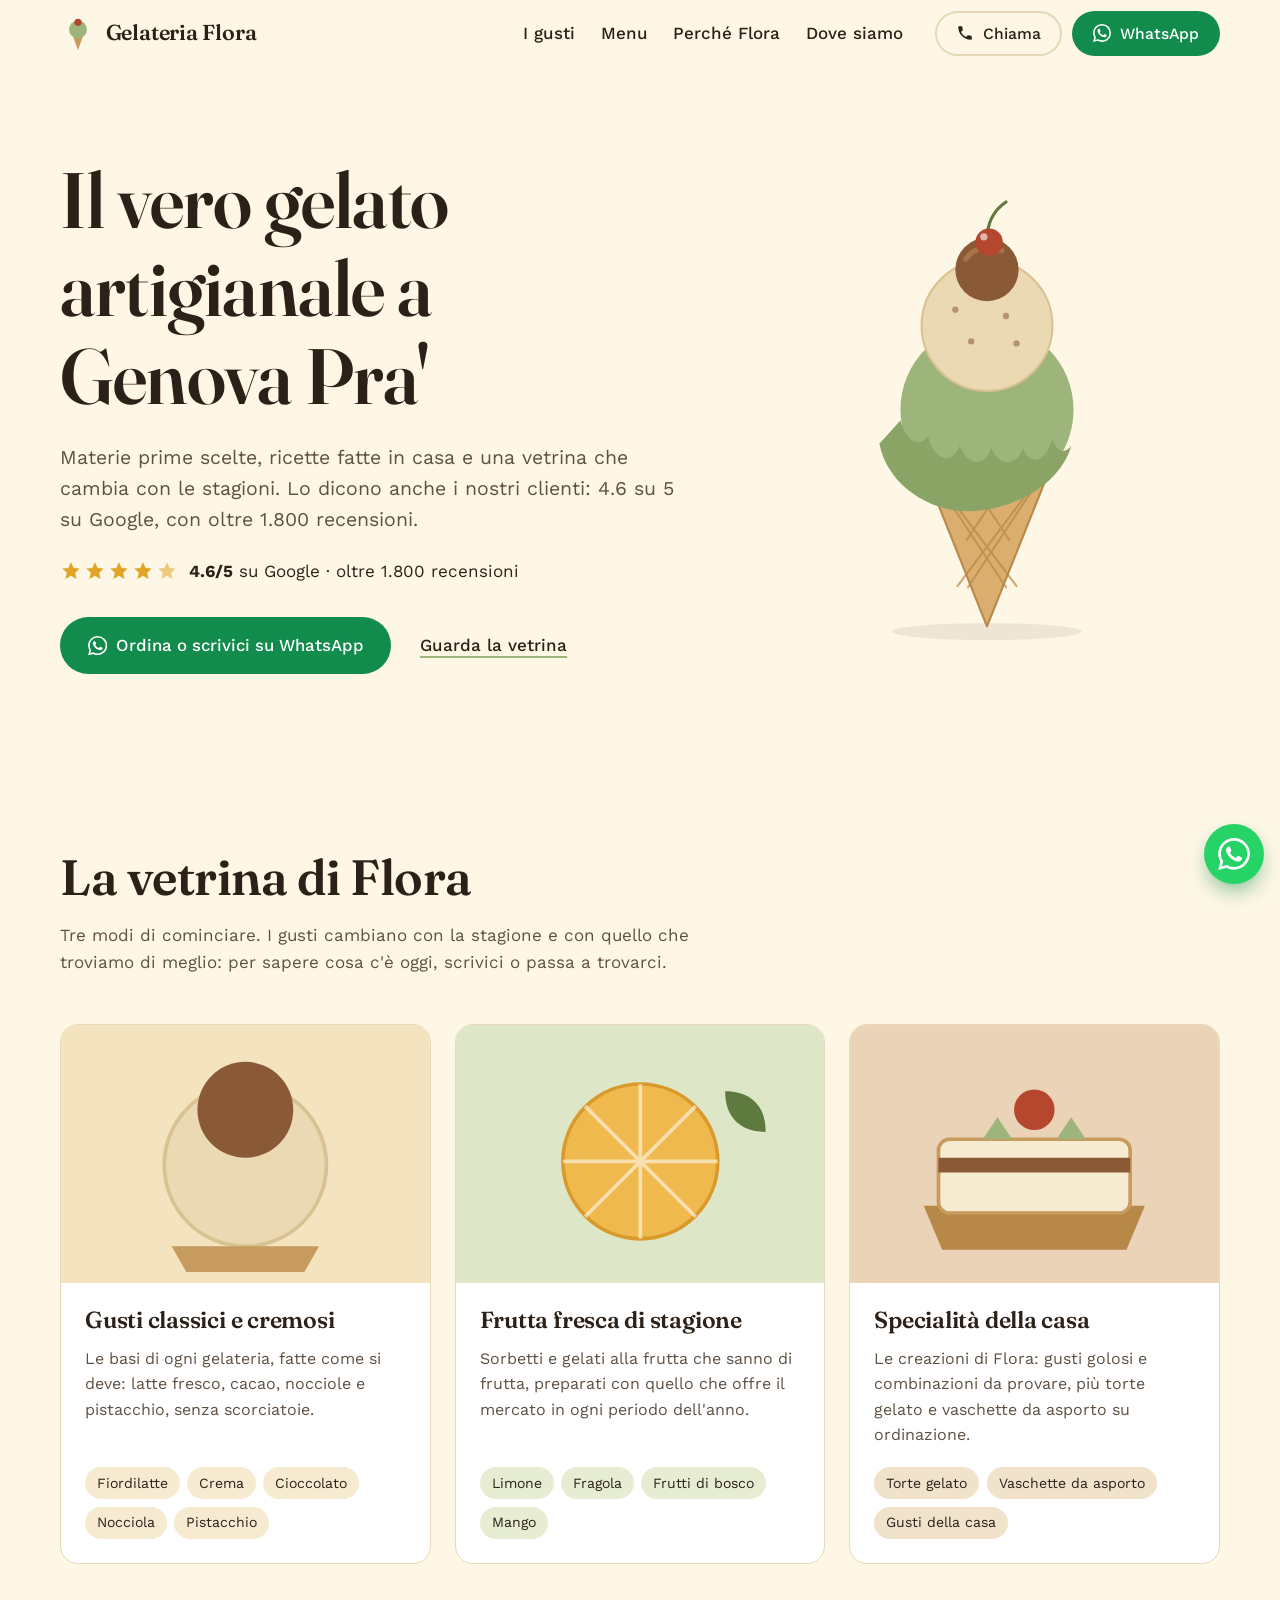
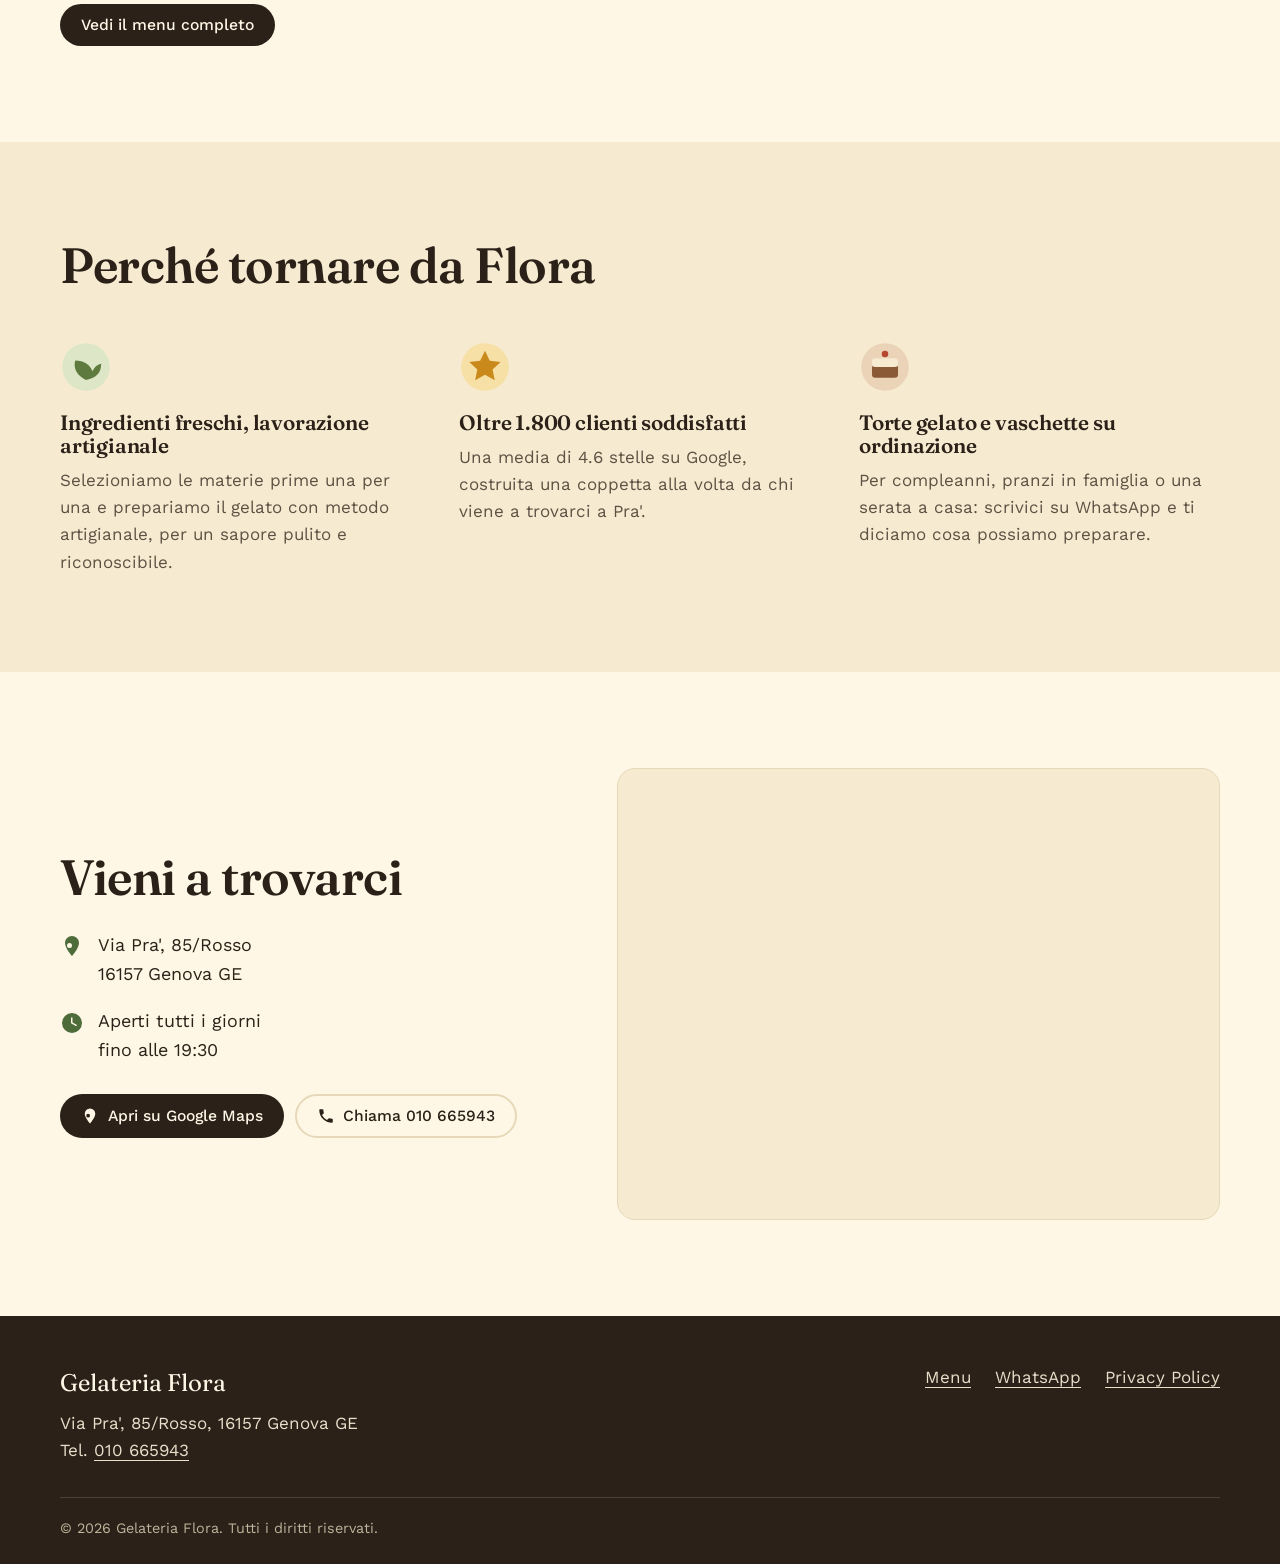
==== commit 216d4464: "Add files via upload" ====
--- a/index.html
+++ b/index.html
@@ -1,236 +1,237 @@
 <!DOCTYPE html>
 <html lang="it">
 <head>
-<meta charset="UTF-8">
-<meta name="viewport" content="width=device-width, initial-scale=1.0">
-<title>Gelateria Flora | Gelato Artigianale a Genova Pra'</title>
-<meta name="description" content="Gelateria Flora: gelato artigianale fatto in casa nel cuore di Genova Pra'. Materie prime fresche, gusti classici e specialità stagionali.">
-<link rel="icon" href="data:image/svg+xml,<svg xmlns=%22http://www.w3.org/2000/svg%22 viewBox=%220 0 100 100%22><text y=%22.9em%22 font-size=%2290%22>🍦</text></svg>">
-<link rel="preconnect" href="https://fonts.googleapis.com">
-<link rel="preconnect" href="https://fonts.gstatic.com" crossorigin>
-<link href="https://fonts.googleapis.com/css2?family=Fraunces:opsz,wght@9..144,500;9..144,600;9..144,700&family=Poppins:wght@300;400;500;600&display=swap" rel="stylesheet">
-<link rel="stylesheet" href="style.css">
+  <meta charset="UTF-8">
+  <meta name="viewport" content="width=device-width, initial-scale=1">
+  <title>Gelateria Flora | Gelato artigianale a Genova Pra'</title>
+  <meta name="description" content="Gelateria Flora a Genova Pra': gelato artigianale, frutta fresca di stagione, torte gelato e vaschette da asporto su ordinazione. 4.6/5 su Google con oltre 1.800 recensioni.">
+  <meta name="theme-color" content="#FFF7E6">
+  <meta property="og:title" content="Gelateria Flora | Gelato artigianale a Genova Pra'">
+  <meta property="og:description" content="Gelato artigianale, frutta fresca di stagione, torte gelato su ordinazione. Via Pra', 85/R, Genova.">
+  <meta property="og:type" content="website">
+  <link rel="icon" href="assets/favicon.svg" type="image/svg+xml">
+  <link rel="preconnect" href="https://fonts.googleapis.com">
+  <link rel="preconnect" href="https://fonts.gstatic.com" crossorigin>
+  <link href="https://fonts.googleapis.com/css2?family=Fraunces:ital,opsz,wght@0,9..144,400;0,9..144,600;1,9..144,400&family=Work+Sans:wght@400;500;600&display=swap" rel="stylesheet">
+  <link rel="stylesheet" href="style.css">
 </head>
 <body>
 
-<a class="skip-link" href="#main">Vai al contenuto</a>
-
-<header class="site-header" id="header">
-  <div class="container header-inner">
-    <a href="#" class="logo" aria-label="Gelateria Flora - Home">
-      <svg width="40" height="40" viewBox="0 0 64 64" fill="none" xmlns="http://www.w3.org/2000/svg" aria-hidden="true">
-        <path d="M32 6c8 0 14 6 14 14 0 2-1 3-3 3H21c-2 0-3-1-3-3 0-8 6-14 14-14z" fill="#F7B7A3"/>
-        <circle cx="26" cy="16" r="3" fill="#FFE3D6"/>
-        <path d="M21 24h22l-7.5 32a3.6 3.6 0 0 1-7 0L21 24z" fill="#F4E3CF" stroke="#C9A37C" stroke-width="1.5"/>
-        <path d="M22 28h20M23 33h18M24 38h16" stroke="#C9A37C" stroke-width="1" opacity=".6"/>
+<!-- Icone SVG riutilizzabili -->
+<svg width="0" height="0" style="position:absolute" aria-hidden="true">
+  <symbol id="i-wa" viewBox="0 0 24 24"><path d="M17.472 14.382c-.297-.149-1.758-.867-2.03-.967-.273-.099-.471-.148-.67.15-.197.297-.767.966-.94 1.164-.173.199-.347.223-.644.075-.297-.15-1.255-.463-2.39-1.475-.883-.788-1.48-1.761-1.653-2.059-.173-.297-.018-.458.13-.606.134-.133.298-.347.446-.52.149-.174.198-.298.298-.497.099-.198.05-.371-.025-.52-.075-.149-.669-1.612-.916-2.207-.242-.579-.487-.5-.669-.51-.173-.008-.371-.01-.57-.01-.198 0-.52.074-.792.372-.272.297-1.04 1.016-1.04 2.479 0 1.462 1.065 2.875 1.213 3.074.149.198 2.096 3.2 5.077 4.487.709.306 1.262.489 1.694.625.712.227 1.36.195 1.871.118.571-.085 1.758-.719 2.006-1.413.248-.694.248-1.289.173-1.413-.074-.124-.272-.198-.57-.347m-5.421 7.403h-.004a9.87 9.87 0 01-5.031-1.378l-.361-.214-3.741.982.998-3.648-.235-.374a9.86 9.86 0 01-1.51-5.26c.001-5.45 4.436-9.884 9.888-9.884 2.64 0 5.122 1.03 6.988 2.898a9.825 9.825 0 012.893 6.994c-.003 5.45-4.437 9.884-9.885 9.884m8.413-18.297A11.815 11.815 0 0012.05 0C5.495 0 .16 5.335.157 11.892c0 2.096.547 4.142 1.588 5.945L.057 24l6.305-1.654a11.882 11.882 0 005.683 1.448h.005c6.554 0 11.89-5.335 11.893-11.893a11.821 11.821 0 00-3.48-8.413z"/></symbol>
+  <symbol id="i-phone" viewBox="0 0 24 24"><path d="M6.6 10.8a15.1 15.1 0 006.6 6.6l2.2-2.2a1 1 0 011-.25c1.1.37 2.3.57 3.6.57a1 1 0 011 1V20a1 1 0 01-1 1C10.6 21 3 13.4 3 4a1 1 0 011-1h3.5a1 1 0 011 1c0 1.3.2 2.5.57 3.6a1 1 0 01-.25 1z"/></symbol>
+  <symbol id="i-pin" viewBox="0 0 24 24"><path d="M12 2a7 7 0 00-7 7c0 5.2 7 13 7 13s7-7.8 7-13a7 7 0 00-7-7zm0 9.5A2.5 2.5 0 119.5 9 2.5 2.5 0 0112 11.5z"/></symbol>
+  <symbol id="i-clock" viewBox="0 0 24 24"><path d="M12 2a10 10 0 100 20 10 10 0 000-20zm4.2 13.3l-5.2-3.1V6.5h1.5v4.9l4.5 2.6z"/></symbol>
+  <symbol id="i-star" viewBox="0 0 24 24"><path d="M12 2.5l2.9 6.1 6.6.8-4.9 4.6 1.3 6.6L12 17.3l-5.9 3.3 1.3-6.6L2.5 9.4l6.6-.8z"/></symbol>
+</svg>
+
+<a class="skip" href="#contenuto">Vai al contenuto</a>
+
+<header class="site-header" id="top">
+  <div class="wrap header-inner">
+    <a class="brand" href="#top" aria-label="Gelateria Flora, torna in alto">
+      <svg class="brand-mark" viewBox="0 0 40 40" aria-hidden="true">
+        <path d="M14 21h12l-6 17z" fill="#C79A5E"/>
+        <circle cx="20" cy="15" r="10" fill="#9DB57A"/>
+        <circle cx="20" cy="7" r="4" fill="#B5472F"/>
       </svg>
-      <span>Gelateria <em>Flora</em></span>
+      <span class="brand-name">Gelateria Flora</span>
     </a>
-    <nav class="main-nav" id="main-nav" aria-label="Navigazione principale">
-      <a href="#filosofia">Filosofia</a>
-      <a href="#gusti">I Gusti</a>
-      <a href="#dove-siamo">Dove Siamo</a>
-      <a href="menu.html" class="btn btn-primary btn-sm nav-cta">Vedi il Menù</a>
+
+    <nav class="nav" id="nav" aria-label="Principale">
+      <ul class="nav-list">
+        <li><a href="#gusti">I gusti</a></li>
+        <li><a href="menu.html">Menu</a></li>
+        <li><a href="#punti-di-forza">Perché Flora</a></li>
+        <li><a href="#info">Dove siamo</a></li>
+      </ul>
+      <div class="nav-actions">
+        <a class="btn btn-ghost" href="tel:010665943"><svg class="ico" aria-hidden="true"><use href="#i-phone"/></svg>Chiama</a>
+        <a class="btn btn-wa" href="https://wa.me/39NUMERO" target="_blank" rel="noopener"><svg class="ico" aria-hidden="true"><use href="#i-wa"/></svg>WhatsApp</a>
+      </div>
     </nav>
-    <button class="nav-toggle" id="navToggle" aria-label="Apri menu" aria-expanded="false" aria-controls="main-nav">
+
+    <button class="burger" id="burger" aria-expanded="false" aria-controls="nav" aria-label="Apri il menu">
       <span></span><span></span><span></span>
     </button>
   </div>
 </header>
 
-<main id="main">
+<main id="contenuto">
 
   <!-- HERO -->
   <section class="hero">
-    <div class="hero-blob blob-1" aria-hidden="true"></div>
-    <div class="hero-blob blob-2" aria-hidden="true"></div>
-    <div class="hero-blob blob-3" aria-hidden="true"></div>
-
-    <div class="container hero-inner">
-      <p class="eyebrow fade-up">Genova Pra' · Gelato Artigianale dal 19--</p>
-      <h1 class="fade-up">Il gusto artigianale<br>nel cuore di <span class="text-accent">Genova&nbsp;Pra'</span></h1>
-      <p class="hero-text fade-up">Ogni giorno prepariamo il nostro gelato con ingredienti freschi e selezionati, a due passi dal mare. Una pausa dolce, autentica, fatta come una volta.</p>
-      <div class="hero-cta fade-up">
-        <a href="#gusti" class="btn btn-primary">Scopri i Gusti</a>
-        <a href="#dove-siamo" class="btn btn-ghost">Vieni a Trovarci</a>
-      </div>
-    </div>
-
-    <div class="hero-cone" aria-hidden="true">
-      <svg viewBox="0 0 220 320" width="220" height="320" xmlns="http://www.w3.org/2000/svg">
-        <g class="scoop scoop-3">
-          <circle cx="110" cy="90" r="58" fill="#A9D6C9"/>
-          <circle cx="92" cy="72" r="10" fill="#CFEBE1" opacity=".7"/>
-        </g>
-        <g class="scoop scoop-2">
-          <circle cx="110" cy="140" r="62" fill="#F7B7A3"/>
-          <circle cx="90" cy="122" r="11" fill="#FBD3C5" opacity=".7"/>
-        </g>
-        <g class="scoop scoop-1">
-          <circle cx="110" cy="192" r="64" fill="#FFE3A3"/>
-          <circle cx="88" cy="172" r="12" fill="#FFEFC6" opacity=".7"/>
-        </g>
-        <path d="M70 220 L110 312 L150 220 Z" fill="#E8B873"/>
-        <path d="M75 226h70M70 245h80M75 264h70M78 283h64" stroke="#C9914A" stroke-width="2" opacity=".55"/>
-      </svg>
-    </div>
-
-    <a href="#filosofia" class="scroll-cue" aria-label="Scorri per saperne di più">
-      <span></span>
-    </a>
-  </section>
-
-  <!-- FILOSOFIA -->
-  <section class="philosophy" id="filosofia">
-    <div class="container philosophy-inner">
-      <div class="philosophy-art" aria-hidden="true">
-        <svg viewBox="0 0 280 280" width="100%" height="100%" xmlns="http://www.w3.org/2000/svg">
-          <circle cx="140" cy="140" r="130" fill="#FBF3E7"/>
-          <circle cx="100" cy="110" r="34" fill="#F7B7A3"/>
-          <circle cx="170" cy="95" r="26" fill="#A9D6C9"/>
-          <path d="M150 150c0-22 18-40 40-40s40 18 40 40-18 40-40 40-40-18-40-40z" fill="#FFE3A3"/>
-          <path d="M70 170c14-10 30-10 42 2 8 8 8 20 0 28-12 12-30 10-44-4-8-8-6-18 2-26z" fill="#CFE7D8"/>
-          <circle cx="190" cy="195" r="8" fill="#E89B7E"/>
-          <circle cx="205" cy="210" r="5" fill="#E89B7E"/>
+    <div class="wrap hero-grid">
+      <div class="hero-copy">
+        <h1>Il vero gelato artigianale a Genova&nbsp;Pra'</h1>
+        <p class="lead">Materie prime scelte, ricette fatte in casa e una vetrina che cambia con le stagioni. Lo dicono anche i nostri clienti: 4.6 su 5 su Google, con oltre 1.800 recensioni.</p>
+        <div class="rating" role="img" aria-label="Valutazione 4.6 su 5 su Google">
+          <span class="stars" aria-hidden="true">
+            <svg><use href="#i-star"/></svg><svg><use href="#i-star"/></svg><svg><use href="#i-star"/></svg><svg><use href="#i-star"/></svg><svg class="half"><use href="#i-star"/></svg>
+          </span>
+          <span class="rating-text"><strong>4.6/5</strong> su Google · oltre 1.800 recensioni</span>
+        </div>
+        <div class="hero-cta">
+          <a class="btn btn-wa btn-lg" href="https://wa.me/39NUMERO" target="_blank" rel="noopener"><svg class="ico" aria-hidden="true"><use href="#i-wa"/></svg>Ordina o scrivici su WhatsApp</a>
+          <a class="link-quiet" href="#gusti">Guarda la vetrina</a>
+        </div>
+      </div>
+
+      <div class="hero-art" aria-hidden="true">
+        <svg viewBox="0 0 360 440" class="cone-art">
+          <ellipse cx="180" cy="425" rx="90" ry="8" fill="#2B2118" opacity=".08"/>
+          <!-- cono -->
+          <path d="M112 250h136L180 420z" fill="#D9AE6F"/>
+          <path d="M112 250h136L180 420z" fill="none" stroke="#B88848" stroke-width="2" stroke-linejoin="round"/>
+          <g stroke="#B88848" stroke-width="2" opacity=".7" stroke-linecap="round">
+            <path d="M132 283l66 100M156 270l45 68M206 270l-45 68M228 283l-66 100M118 262l90 120M242 262l-90 120"/>
+          </g>
+          <!-- palline -->
+          <circle cx="180" cy="215" r="82" fill="#9DB57A"/>
+          <path d="M98 225c6 22 20 26 26 14 6 26 24 28 30 10 8 20 24 20 30 2 8 18 24 18 30 0 6 16 20 16 28-8 4 12 12 14 18 6-12 40-60 62-98 62-36 0-76-24-84-64z" fill="#8AA466"/>
+          <circle cx="180" cy="135" r="62" fill="#EBD9B4"/>
+          <circle cx="180" cy="135" r="62" fill="none" stroke="#D9C291" stroke-width="2"/>
+          <g fill="#8A5A36" opacity=".55"><circle cx="150" cy="120" r="3"/><circle cx="172" cy="104" r="3"/><circle cx="198" cy="126" r="3"/><circle cx="165" cy="150" r="3"/><circle cx="208" cy="152" r="3"/><circle cx="188" cy="86" r="2.5"/></g>
+          <circle cx="180" cy="82" r="30" fill="#8A5A36"/>
+          <path d="M160 72c6-10 22-14 34-8" stroke="#A8744A" stroke-width="5" stroke-linecap="round" fill="none"/>
+          <!-- ciliegia -->
+          <path d="M180 54c0-16 6-28 18-36" stroke="#5E7A3E" stroke-width="3" fill="none" stroke-linecap="round"/>
+          <circle cx="182" cy="56" r="13" fill="#B5472F"/>
+          <circle cx="177" cy="51" r="3.5" fill="#fff" opacity=".6"/>
         </svg>
       </div>
-      <div class="philosophy-text">
-        <p class="eyebrow">La Nostra Filosofia</p>
-        <h2>Fatto in casa,<br>come una volta</h2>
-        <p>Da sempre crediamo che il vero gelato artigianale nasca da poche cose semplici: latte fresco, frutta di stagione, tanta pazienza. Nessun preparato industriale, nessuna scorciatoia: solo ricette curate giorno dopo giorno nel nostro laboratorio, a pochi passi dal lungomare di Pra'.</p>
-        <p>Il risultato è un gelato cremoso, genuino, che racconta il territorio ligure ad ogni cucchiaiata.</p>
-        <ul class="philosophy-points">
-          <li><span class="dot"></span> Materie prime fresche e selezionate</li>
-          <li><span class="dot"></span> Produzione artigianale quotidiana</li>
-          <li><span class="dot"></span> Ricette stagionali a km0</li>
-        </ul>
-      </div>
     </div>
   </section>
 
   <!-- GUSTI -->
-  <section class="flavors" id="gusti">
-    <div class="container">
-      <p class="eyebrow center">I Nostri Gusti</p>
-      <h2 class="center">Un assaggio del menù</h2>
-      <p class="section-lead center">Tre famiglie di gusto, infinite combinazioni. Vieni in gelateria per scoprire le proposte del giorno.</p>
-
-      <div class="flavor-grid">
-
-        <article class="flavor-card" style="--delay:0s">
-          <div class="flavor-icon" aria-hidden="true">
-            <svg viewBox="0 0 80 80" width="56" height="56"><circle cx="40" cy="40" r="34" fill="#F4E3CF"/><circle cx="30" cy="34" r="9" fill="#C9914A"/><circle cx="50" cy="30" r="7" fill="#E8B873"/><circle cx="46" cy="48" r="8" fill="#A9683A"/></svg>
-          </div>
-          <h3>Grandi Classici</h3>
-          <p>Cioccolato fondente, nocciola piemontese, crema Flora, fior di latte, pistacchio: i sapori intramontabili, sempre disponibili.</p>
+  <section class="section" id="gusti">
+    <div class="wrap">
+      <div class="section-head">
+        <h2>La vetrina di Flora</h2>
+        <p>Tre modi di cominciare. I gusti cambiano con la stagione e con quello che troviamo di meglio: per sapere cosa c'è oggi, scrivici o passa a trovarci.</p>
+      </div>
+
+      <div class="cards">
+        <article class="card card-cream">
+          <div class="card-media">
+            <svg viewBox="0 0 200 140" aria-hidden="true"><rect width="200" height="140" fill="#F3E3BF"/><circle cx="100" cy="76" r="44" fill="#EBD9B4" stroke="#D9C291" stroke-width="2"/><circle cx="100" cy="46" r="26" fill="#8A5A36"/><path d="M60 120h80l-8 14H68z" fill="#C79A5E"/></svg>
+            <img src="https://images.unsplash.com/photo-1563805042-7684c019e1cb?auto=format&fit=crop&w=900&q=75" alt="Coppetta con palline di gelato artigianale" loading="lazy" onerror="this.remove()">
+          </div>
+          <div class="card-body">
+            <h3>Gusti classici e cremosi</h3>
+            <p>Le basi di ogni gelateria, fatte come si deve: latte fresco, cacao, nocciole e pistacchio, senza scorciatoie.</p>
+            <ul class="chips">
+              <li>Fiordilatte</li><li>Crema</li><li>Cioccolato</li><li>Nocciola</li><li>Pistacchio</li>
+            </ul>
+          </div>
         </article>
 
-        <article class="flavor-card" style="--delay:.08s">
-          <div class="flavor-icon" aria-hidden="true">
-            <svg viewBox="0 0 80 80" width="56" height="56"><circle cx="40" cy="40" r="34" fill="#FBE6E1"/><circle cx="32" cy="36" r="10" fill="#F08A6C"/><circle cx="52" cy="32" r="7" fill="#F7C548"/><path d="M44 50c4-6 12-6 16 0-4 6-12 6-16 0z" fill="#8FC18A"/></svg>
-          </div>
-          <h3>Frutta di Stagione</h3>
-          <p>Fragola, limone della Riviera, pesca, mirtillo, mango: solo frutta fresca lavorata nel periodo migliore, gusto pieno e naturale.</p>
+        <article class="card card-pistachio">
+          <div class="card-media">
+            <svg viewBox="0 0 200 140" aria-hidden="true"><rect width="200" height="140" fill="#DDE7C7"/><circle cx="100" cy="74" r="42" fill="#F0B94E"/><circle cx="100" cy="74" r="42" fill="none" stroke="#D99A2B" stroke-width="2"/><path d="M100 32v84M58 74h84M70 44l60 60M130 44l-60 60" stroke="#fff" stroke-width="2" opacity=".55"/><path d="M146 36c14 0 22 8 22 22-14 0-22-8-22-22z" fill="#5E7A3E"/></svg>
+            <img src="https://images.unsplash.com/photo-1488900128323-21503983a07e?auto=format&fit=crop&w=900&q=75" alt="Frutta fresca di stagione" loading="lazy" onerror="this.remove()">
+          </div>
+          <div class="card-body">
+            <h3>Frutta fresca di stagione</h3>
+            <p>Sorbetti e gelati alla frutta che sanno di frutta, preparati con quello che offre il mercato in ogni periodo dell'anno.</p>
+            <ul class="chips">
+              <li>Limone</li><li>Fragola</li><li>Frutti di bosco</li><li>Mango</li>
+            </ul>
+          </div>
         </article>
 
-        <article class="flavor-card" style="--delay:.16s">
-          <div class="flavor-icon" aria-hidden="true">
-            <svg viewBox="0 0 80 80" width="56" height="56"><circle cx="40" cy="40" r="34" fill="#E3F0EA"/><path d="M40 18c10 8 16 18 16 26 0 9-7 16-16 16s-16-7-16-16c0-8 6-18 16-26z" fill="#7FBBA6"/><circle cx="35" cy="36" r="4" fill="#CFEBE1"/></svg>
-          </div>
-          <h3>Specialità Flora</h3>
-          <p>Le nostre creazioni esclusive: ricette originali ispirate al territorio ligure, rinnovate stagione dopo stagione.</p>
+        <article class="card card-hazel">
+          <div class="card-media">
+            <svg viewBox="0 0 200 140" aria-hidden="true"><rect width="200" height="140" fill="#EAD3B6"/><path d="M40 98h120l-10 24H50z" fill="#B88848"/><rect x="48" y="62" width="104" height="40" rx="6" fill="#F6EBD0" stroke="#C79A5E" stroke-width="2"/><path d="M48 76h104" stroke="#8A5A36" stroke-width="8"/><circle cx="100" cy="46" r="11" fill="#B5472F"/><path d="M72 62l8-12 8 12M112 62l8-12 8 12" fill="#9DB57A"/></svg>
+            <img src="https://images.unsplash.com/photo-1501443762994-82bd5dace89a?auto=format&fit=crop&w=900&q=75" alt="Specialità gelato della casa" loading="lazy" onerror="this.remove()">
+          </div>
+          <div class="card-body">
+            <h3>Specialità della casa</h3>
+            <p>Le creazioni di Flora: gusti golosi e combinazioni da provare, più torte gelato e vaschette da asporto su ordinazione.</p>
+            <ul class="chips">
+              <li>Torte gelato</li><li>Vaschette da asporto</li><li>Gusti della casa</li>
+            </ul>
+          </div>
         </article>
-
-      </div>
-    </div>
-  </section>
-
-  <!-- DOVE SIAMO -->
-  <section class="location" id="dove-siamo">
-    <div class="container location-inner">
-
-      <div class="location-card">
-        <p class="eyebrow">Info &amp; Dove Siamo</p>
+      </div>
+      <p class="section-cta"><a class="btn btn-solid" href="menu.html">Vedi il menu completo</a></p>
+    </div>
+  </section>
+
+  <!-- PUNTI DI FORZA -->
+  <section class="section section-tint" id="punti-di-forza">
+    <div class="wrap">
+      <div class="section-head">
+        <h2>Perché tornare da Flora</h2>
+      </div>
+      <div class="strengths">
+        <div class="strength">
+          <svg class="s-ico" viewBox="0 0 48 48" aria-hidden="true"><circle cx="24" cy="24" r="22" fill="#DDE7C7"/><path d="M24 36c-8-4-12-10-10-18 8 0 14 4 16 10 2-4 4-6 8-7 0 8-4 13-14 15z" fill="#5E7A3E"/></svg>
+          <h3>Ingredienti freschi, lavorazione artigianale</h3>
+          <p>Selezioniamo le materie prime una per una e prepariamo il gelato con metodo artigianale, per un sapore pulito e riconoscibile.</p>
+        </div>
+        <div class="strength">
+          <svg class="s-ico" viewBox="0 0 48 48" aria-hidden="true"><circle cx="24" cy="24" r="22" fill="#F6E0A6"/><path d="M24 9l4.4 9.2 10 1.2-7.4 6.9 2 10L24 31.2 14.9 36.3l2-10L9.5 19.4l10-1.2z" fill="#C98A1B"/></svg>
+          <h3>Oltre 1.800 clienti soddisfatti</h3>
+          <p>Una media di 4.6 stelle su Google, costruita una coppetta alla volta da chi viene a trovarci a Pra'.</p>
+        </div>
+        <div class="strength">
+          <svg class="s-ico" viewBox="0 0 48 48" aria-hidden="true"><circle cx="24" cy="24" r="22" fill="#EAD3B6"/><rect x="12" y="22" width="24" height="12" rx="3" fill="#8A5A36"/><rect x="12" y="16" width="24" height="8" rx="3" fill="#F6EBD0"/><circle cx="24" cy="12" r="3" fill="#B5472F"/></svg>
+          <h3>Torte gelato e vaschette su ordinazione</h3>
+          <p>Per compleanni, pranzi in famiglia o una serata a casa: scrivici su WhatsApp e ti diciamo cosa possiamo preparare.</p>
+        </div>
+      </div>
+    </div>
+  </section>
+
+  <!-- INFO / MAPPA -->
+  <section class="section" id="info">
+    <div class="wrap info-grid">
+      <div class="info-copy">
         <h2>Vieni a trovarci</h2>
-
-        <div class="info-block">
-          <div class="info-icon" aria-hidden="true">
-            <svg viewBox="0 0 24 24" width="24" height="24" fill="none"><path d="M12 22s7-7.58 7-13a7 7 0 1 0-14 0c0 5.42 7 13 7 13z" stroke="#5B8C7A" stroke-width="1.6"/><circle cx="12" cy="9" r="2.6" stroke="#5B8C7A" stroke-width="1.6"/></svg>
-          </div>
-          <div>
-            <h3>Indirizzo</h3>
-            <p>Via Pra', 16157 Genova (GE)<br>A due passi dal lungomare</p>
-          </div>
-        </div>
-
-        <div class="info-block">
-          <div class="info-icon" aria-hidden="true">
-            <svg viewBox="0 0 24 24" width="24" height="24" fill="none"><circle cx="12" cy="12" r="9" stroke="#5B8C7A" stroke-width="1.6"/><path d="M12 7v5l3.5 2" stroke="#5B8C7A" stroke-width="1.6" stroke-linecap="round"/></svg>
-          </div>
-          <div>
-            <h3>Orari di Apertura</h3>
-            <ul class="hours-list">
-              <li><span>Lun – Ven</span><span>11:00 – 23:00</span></li>
-              <li><span>Sab – Dom</span><span>10:30 – 23:30</span></li>
-              <li class="hours-note">Orario estivo, può variare</li>
-            </ul>
-          </div>
-        </div>
-
-        <div class="info-block">
-          <div class="info-icon" aria-hidden="true">
-            <svg viewBox="0 0 24 24" width="24" height="24" fill="none"><path d="M3 6.5C3 5.7 3.7 5 4.5 5H7l2 4.5L7.2 11a12 12 0 0 0 5.8 5.8l1.5-1.8L19 17v2.5c0 .8-.7 1.5-1.5 1.5C10.5 21 3 13.5 3 6.5z" stroke="#5B8C7A" stroke-width="1.6" stroke-linejoin="round"/></svg>
-          </div>
-          <div>
-            <h3>Contatti</h3>
-            <p>Tel: 010 000 0000<br>info@gelateriaflora.it</p>
-          </div>
-        </div>
-      </div>
-
-      <div class="location-map" aria-hidden="true">
-        <svg viewBox="0 0 400 420" width="100%" height="100%" xmlns="http://www.w3.org/2000/svg">
-          <rect width="400" height="420" rx="28" fill="#DCEFEA"/>
-          <path d="M0 300 Q100 260 200 300 T400 300 V420 H0 Z" fill="#A9D6C9"/>
-          <path d="M0 330 Q100 300 200 330 T400 330 V420 H0 Z" fill="#7FBBA6"/>
-          <circle cx="200" cy="190" r="14" fill="#F08A6C"/>
-          <path d="M200 176c-16 0-28 12-28 28 0 20 28 46 28 46s28-26 28-46c0-16-12-28-28-28z" fill="none" stroke="#F08A6C" stroke-width="4"/>
-          <circle cx="200" cy="204" r="6" fill="#fff"/>
-          <circle cx="120" cy="130" r="3" fill="#C9A37C"/>
-          <circle cx="280" cy="150" r="3" fill="#C9A37C"/>
-          <circle cx="320" cy="90" r="3" fill="#C9A37C"/>
-          <circle cx="70" cy="90" r="3" fill="#C9A37C"/>
-        </svg>
-        <p class="map-caption">Genova Pra' — Riviera di Ponente</p>
-      </div>
-
-    </div>
-  </section>
-
+        <address class="info-item">
+          <svg class="ico" aria-hidden="true"><use href="#i-pin"/></svg>
+          <span>Via Pra', 85/Rosso<br>16157 Genova GE</span>
+        </address>
+        <div class="info-item">
+          <svg class="ico" aria-hidden="true"><use href="#i-clock"/></svg>
+          <span>Aperti tutti i giorni<br>fino alle 19:30</span>
+        </div>
+        <div class="info-actions">
+          <a class="btn btn-solid" href="https://www.google.com/maps/search/?api=1&query=Gelateria+Flora+Via+Pra'+85R+16157+Genova" target="_blank" rel="noopener"><svg class="ico" aria-hidden="true"><use href="#i-pin"/></svg>Apri su Google Maps</a>
+          <a class="btn btn-ghost" href="tel:010665943"><svg class="ico" aria-hidden="true"><use href="#i-phone"/></svg>Chiama 010 665943</a>
+        </div>
+      </div>
+      <div class="map-frame">
+        <iframe title="Mappa di Gelateria Flora, Via Pra' 85/R, Genova" loading="lazy" referrerpolicy="no-referrer-when-downgrade"
+          src="https://www.google.com/maps?q=Via+Pra'+85R,+16157+Genova&output=embed"></iframe>
+      </div>
+    </div>
+  </section>
 </main>
 
 <footer class="site-footer">
-  <div class="container footer-inner">
-    <div class="footer-brand">
-      <span class="logo small">
-        <svg width="28" height="28" viewBox="0 0 64 64" fill="none" xmlns="http://www.w3.org/2000/svg" aria-hidden="true">
-          <path d="M32 6c8 0 14 6 14 14 0 2-1 3-3 3H21c-2 0-3-1-3-3 0-8 6-14 14-14z" fill="#F7B7A3"/>
-          <path d="M21 24h22l-7.5 32a3.6 3.6 0 0 1-7 0L21 24z" fill="#F4E3CF"/>
-        </svg>
-        Gelateria Flora
-      </span>
-      <p>Gelato artigianale a Genova Pra', fatto con passione ogni giorno.</p>
-    </div>
-
-    <nav class="footer-links" aria-label="Link legali">
-      <a href="privacy.html">Privacy Policy</a>
-      <a href="cookie.html">Cookie Policy</a>
-    </nav>
-
-    <p class="footer-copy">© <span id="year"></span> Gelateria Flora — Via Pra', Genova. P.IVA 00000000000. Tutti i diritti riservati.</p>
+  <div class="wrap footer-inner">
+    <div>
+      <p class="footer-brand">Gelateria Flora</p>
+      <p>Via Pra', 85/Rosso, 16157 Genova GE<br>Tel. <a href="tel:010665943">010 665943</a></p>
+    </div>
+    <div class="footer-links">
+      <a href="menu.html">Menu</a>
+      <a href="https://wa.me/39NUMERO" target="_blank" rel="noopener">WhatsApp</a>
+      <a href="#" id="privacy-link">Privacy Policy</a>
+    </div>
+  </div>
+  <div class="wrap footer-bottom">
+    <p>© <span id="year">2026</span> Gelateria Flora. Tutti i diritti riservati.</p>
   </div>
 </footer>
 
-<script src="main.js"></script>
+<a class="wa-float" href="https://wa.me/39NUMERO" target="_blank" rel="noopener" aria-label="Scrivici su WhatsApp">
+  <svg aria-hidden="true"><use href="#i-wa"/></svg>
+</a>
+
+<script src="script.js"></script>
 </body>
 </html>
--- a/style.css
+++ b/style.css
@@ -1,460 +1,225 @@
-/* ==========================================================================
-   Gelateria Flora — Stylesheet
-   ========================================================================== */
-
-:root{
-  --cream:#FFFBF4;
-  --cream-deep:#FBF3E7;
-  --white:#FFFFFF;
-  --ink:#3E332A;
-  --ink-soft:#6B5E50;
-  --peach:#F7B7A3;
-  --peach-deep:#F08A6C;
-  --mint:#A9D6C9;
-  --mint-deep:#5B8C7A;
-  --sand:#E8B873;
-  --sand-deep:#C9914A;
-  --butter:#FFE3A3;
-
-  --radius-lg:28px;
-  --radius-md:18px;
-  --radius-sm:12px;
-
-  --shadow-soft:0 10px 30px rgba(62,51,42,.08);
-  --shadow-card:0 14px 34px rgba(62,51,42,.10);
-
-  --font-display:'Fraunces', serif;
-  --font-body:'Poppins', sans-serif;
-
-  --ease:cubic-bezier(.22,1,.36,1);
-}
-
-*,*::before,*::after{ box-sizing:border-box; }
-html{ scroll-behavior:smooth; }
-
-body{
-  margin:0;
-  font-family:var(--font-body);
-  color:var(--ink);
-  background:var(--cream);
-  line-height:1.6;
-  -webkit-font-smoothing:antialiased;
-  overflow-x:hidden;
-}
-
-img,svg{ display:block; max-width:100%; }
-
-a{ color:inherit; text-decoration:none; }
-
-.container{
-  width:100%;
-  max-width:1180px;
-  margin-inline:auto;
-  padding-inline:24px;
-}
-
-.skip-link{
-  position:absolute; left:-999px; top:0;
-  background:var(--ink); color:#fff; padding:10px 16px;
-  border-radius:0 0 8px 0; z-index:200;
-}
-.skip-link:focus{ left:0; }
-
-h1,h2,h3{
-  font-family:var(--font-display);
-  font-weight:600;
-  line-height:1.15;
-  margin:0 0 .5em;
-  color:var(--ink);
-}
-h1{ font-size:clamp(2.2rem,5.5vw,3.8rem); font-weight:700; }
-h2{ font-size:clamp(1.8rem,4vw,2.6rem); }
-h3{ font-size:1.25rem; margin-bottom:.4em; }
-
-p{ margin:0 0 1em; color:var(--ink-soft); }
-
-.eyebrow{
-  display:inline-block;
-  font-size:.8rem;
-  letter-spacing:.14em;
-  text-transform:uppercase;
-  color:var(--mint-deep);
-  font-weight:600;
-  margin-bottom:.8em;
-}
-.center{ text-align:center; }
-.section-lead{ max-width:560px; margin-inline:auto 2.4rem auto; }
-.section-lead.center{ margin-inline:auto; }
-
-/* Buttons */
-.btn{
-  display:inline-flex;
-  align-items:center;
-  justify-content:center;
-  padding:.95rem 1.8rem;
-  border-radius:50px;
-  font-weight:600;
-  font-size:.95rem;
-  transition:transform .35s var(--ease), box-shadow .35s var(--ease), background .35s var(--ease);
-  cursor:pointer;
-  border:2px solid transparent;
-}
-.btn-primary{
-  background:var(--peach-deep);
-  color:#fff;
-  box-shadow:0 10px 24px rgba(240,138,108,.35);
-}
-.btn-primary:hover{ transform:translateY(-3px); box-shadow:0 16px 30px rgba(240,138,108,.42); }
-.btn-ghost{
-  background:transparent;
-  border-color:var(--ink);
-  color:var(--ink);
-}
-.btn-ghost:hover{ background:var(--ink); color:#fff; transform:translateY(-3px); }
-
-/* ==========================================================================
-   Header
-   ========================================================================== */
-.site-header{
-  position:fixed; inset:0 0 auto 0;
-  z-index:100;
-  background:rgba(255,251,244,.75);
-  backdrop-filter:blur(10px);
-  transition:box-shadow .3s var(--ease), background .3s var(--ease);
-}
-.site-header.scrolled{
-  box-shadow:0 6px 24px rgba(62,51,42,.08);
-  background:rgba(255,251,244,.92);
-}
-.header-inner{
-  display:flex;
-  align-items:center;
-  justify-content:space-between;
-  padding-block:14px;
-}
-.logo{
-  display:flex; align-items:center; gap:10px;
-  font-family:var(--font-display);
-  font-weight:600;
-  font-size:1.25rem;
-  color:var(--ink);
-}
-.logo em{ font-style:normal; color:var(--peach-deep); }
-.logo.small{ font-size:1rem; gap:8px; }
-
-.main-nav{ display:flex; gap:2.2rem; }
-.main-nav a{
-  font-size:.95rem;
-  font-weight:500;
-  position:relative;
-  padding-bottom:4px;
-}
-.main-nav a::after{
-  content:"";
-  position:absolute; left:0; bottom:0;
-  width:0; height:2px;
-  background:var(--peach-deep);
-  transition:width .3s var(--ease);
-}
-.main-nav a:hover::after{ width:100%; }
-
-.nav-toggle{
-  display:none;
-  flex-direction:column;
-  justify-content:center;
-  gap:5px;
-  width:40px; height:40px;
-  background:none; border:none; cursor:pointer;
-}
-.nav-toggle span{
-  display:block; height:2px; width:24px;
-  background:var(--ink);
-  border-radius:2px;
-  transition:transform .3s var(--ease), opacity .3s var(--ease);
-}
-.nav-toggle[aria-expanded="true"] span:nth-child(1){ transform:translateY(7px) rotate(45deg); }
-.nav-toggle[aria-expanded="true"] span:nth-child(2){ opacity:0; }
-.nav-toggle[aria-expanded="true"] span:nth-child(3){ transform:translateY(-7px) rotate(-45deg); }
-
-/* ==========================================================================
-   Hero
-   ========================================================================== */
-.hero{
-  position:relative;
-  padding:160px 0 120px;
-  overflow:hidden;
-  min-height:92vh;
-  display:flex;
-  align-items:center;
-}
-.hero-inner{ position:relative; z-index:3; max-width:680px; }
-
-.eyebrow.fade-up,.hero h1,.hero-text,.hero-cta{ }
-
-.text-accent{ color:var(--peach-deep); }
-
-.hero-text{ font-size:1.1rem; max-width:520px; }
-
-.hero-cta{ display:flex; gap:1rem; flex-wrap:wrap; margin-top:1.6rem; }
-
-.hero-blob{
-  position:absolute;
-  border-radius:50%;
-  filter:blur(2px);
-  z-index:1;
-  opacity:.55;
-}
-.blob-1{ width:420px; height:420px; background:var(--mint); top:-140px; right:-120px; animation:float1 9s ease-in-out infinite; }
-.blob-2{ width:280px; height:280px; background:var(--butter); bottom:-100px; right:280px; animation:float2 11s ease-in-out infinite; opacity:.5;}
-.blob-3{ width:180px; height:180px; background:var(--peach); top:55%; right:60px; animation:float1 7s ease-in-out infinite reverse; opacity:.4;}
-
-@keyframes float1{
-  0%,100%{ transform:translate(0,0) scale(1); }
-  50%{ transform:translate(-18px,22px) scale(1.04); }
-}
-@keyframes float2{
-  0%,100%{ transform:translate(0,0) scale(1); }
-  50%{ transform:translate(20px,-16px) scale(.97); }
-}
-
-.hero-cone{
-  position:absolute;
-  right:6%;
-  bottom:0;
-  z-index:2;
-  animation:bob 5s ease-in-out infinite;
-}
-@keyframes bob{
-  0%,100%{ transform:translateY(0) rotate(-2deg); }
-  50%{ transform:translateY(-16px) rotate(2deg); }
-}
-.scoop{ transform-origin:110px 192px; }
-.scoop-1{ animation:wobble 6s ease-in-out infinite; }
-.scoop-2{ animation:wobble 6s ease-in-out infinite .2s; }
-.scoop-3{ animation:wobble 6s ease-in-out infinite .4s; }
-@keyframes wobble{
-  0%,100%{ transform:scale(1); }
-  50%{ transform:scale(1.03); }
-}
-
-.scroll-cue{
-  position:absolute; left:50%; bottom:34px;
-  transform:translateX(-50%);
-  width:26px; height:42px;
-  border:2px solid var(--ink-soft);
-  border-radius:14px;
-  z-index:3;
-  opacity:.6;
-}
-.scroll-cue span{
-  position:absolute; top:8px; left:50%;
-  width:4px; height:8px;
-  background:var(--ink-soft);
-  border-radius:2px;
-  transform:translateX(-50%);
-  animation:scrollDot 1.8s ease-in-out infinite;
-}
-@keyframes scrollDot{
-  0%{ opacity:1; top:8px; }
-  70%{ opacity:0; top:22px; }
-  100%{ opacity:0; top:8px; }
-}
-
-/* ==========================================================================
-   Fade-up reveal (JS controlled)
-   ========================================================================== */
-.fade-up{
-  opacity:0;
-  transform:translateY(26px);
-  transition:opacity .8s var(--ease), transform .8s var(--ease);
-}
-.fade-up.is-visible{ opacity:1; transform:translateY(0); }
-
-/* ==========================================================================
-   Philosophy
-   ========================================================================== */
-.philosophy{ padding:100px 0; background:var(--white); }
-.philosophy-inner{
-  display:grid;
-  grid-template-columns:1fr 1.15fr;
-  gap:60px;
-  align-items:center;
-}
-.philosophy-art{
-  border-radius:var(--radius-lg);
-  overflow:hidden;
-}
-.philosophy-points{
-  list-style:none; padding:0; margin:1.6rem 0 0;
-  display:flex; flex-direction:column; gap:.7rem;
-}
-.philosophy-points li{
-  display:flex; align-items:center; gap:.7rem;
-  font-weight:500; color:var(--ink);
-}
-.dot{
-  width:9px; height:9px; border-radius:50%;
-  background:var(--peach-deep);
-  flex-shrink:0;
-}
-
-/* ==========================================================================
-   Flavors
-   ========================================================================== */
-.flavors{ padding:110px 0; background:var(--cream-deep); position:relative; }
-.flavor-grid{
-  display:grid;
-  grid-template-columns:repeat(3,1fr);
-  gap:28px;
-  margin-top:3rem;
-}
-.flavor-card{
-  background:var(--white);
-  border-radius:var(--radius-md);
-  padding:2.4rem 2rem;
-  box-shadow:var(--shadow-card);
-  transition:transform .45s var(--ease), box-shadow .45s var(--ease);
-  text-align:center;
-}
-.flavor-card.is-visible{ animation:popIn .6s var(--ease) backwards; animation-delay:var(--delay,0s); }
-@keyframes popIn{
-  0%{ opacity:0; transform:translateY(30px) scale(.96); }
-  100%{ opacity:1; transform:translateY(0) scale(1); }
-}
-.flavor-card:hover{
-  transform:translateY(-10px) scale(1.02);
-  box-shadow:0 22px 40px rgba(62,51,42,.14);
-}
-.flavor-icon{
-  width:84px; height:84px;
-  margin:0 auto 1.2rem;
-  display:flex; align-items:center; justify-content:center;
-  background:var(--cream-deep);
-  border-radius:50%;
-  transition:transform .4s var(--ease);
-}
-.flavor-card:hover .flavor-icon{ transform:rotate(-8deg) scale(1.08); }
-.flavor-card p{ font-size:.95rem; }
-
-/* ==========================================================================
-   Location
-   ========================================================================== */
-.location{ padding:110px 0; background:var(--white); }
-.location-inner{
-  display:grid;
-  grid-template-columns:1fr 1fr;
-  gap:50px;
-  align-items:stretch;
-}
-.location-card{
-  background:var(--cream-deep);
-  border-radius:var(--radius-lg);
-  padding:3rem;
-}
-.info-block{
-  display:flex; gap:1rem; align-items:flex-start;
-  margin-top:1.8rem;
-}
-.info-block:first-of-type{ margin-top:1.6rem; }
-.info-icon{
-  width:46px; height:46px; flex-shrink:0;
-  background:var(--white);
-  border-radius:50%;
-  display:flex; align-items:center; justify-content:center;
-  box-shadow:0 4px 14px rgba(62,51,42,.08);
-}
-.info-block h3{ margin-bottom:.2em; font-size:1.05rem; }
-.info-block p{ margin:0; font-size:.95rem; }
-
-.hours-list{ list-style:none; padding:0; margin:0; font-size:.95rem; }
-.hours-list li{ display:flex; justify-content:space-between; gap:1rem; padding:3px 0; color:var(--ink-soft); max-width:240px; }
-.hours-note{ font-style:italic; opacity:.75; font-size:.85rem; margin-top:4px; }
-
-.location-map{
-  border-radius:var(--radius-lg);
-  overflow:hidden;
-  position:relative;
-  background:var(--mint);
-  display:flex; align-items:center; justify-content:center;
-  min-height:340px;
-}
-.map-caption{
-  position:absolute; bottom:18px; left:50%; transform:translateX(-50%);
-  background:rgba(255,255,255,.85);
-  padding:.4rem 1rem; border-radius:50px;
-  font-size:.85rem; font-weight:600; color:var(--ink);
-  margin:0;
-}
-
-/* ==========================================================================
-   Footer
-   ========================================================================== */
-.site-footer{
-  background:var(--ink);
-  color:#E8DFD3;
-  padding:60px 0 30px;
-}
-.footer-inner{
-  display:grid;
-  grid-template-columns:1.4fr 1fr 1fr;
-  gap:2rem;
-  align-items:start;
-}
-.footer-brand p{ color:#C9BDAE; font-size:.9rem; margin-top:.6rem; max-width:280px; }
-.footer-links{ display:flex; flex-direction:column; gap:.6rem; }
-.footer-links a{ font-size:.9rem; color:#E8DFD3; transition:color .3s; }
-.footer-links a:hover{ color:var(--peach); }
-.footer-copy{
-  grid-column:1/-1;
-  border-top:1px solid rgba(255,255,255,.12);
-  margin-top:2rem;
-  padding-top:1.4rem;
-  font-size:.78rem;
-  color:#A99C8C;
-}
-
-/* ==========================================================================
-   Responsive
-   ========================================================================== */
-@media (max-width:980px){
-  .philosophy-inner,.location-inner{ grid-template-columns:1fr; }
-  .philosophy-art{ order:-1; max-width:380px; margin-inline:auto; }
-  .flavor-grid{ grid-template-columns:repeat(2,1fr); }
-  .hero-cone{ opacity:.35; right:-10%; transform:scale(.85); }
-}
-
-@media (max-width:760px){
-  .main-nav{
-    position:fixed; inset:0 0 0 auto;
-    width:78%; max-width:320px;
-    background:var(--cream);
-    flex-direction:column;
-    padding:120px 32px 32px;
-    gap:1.6rem;
-    transform:translateX(100%);
-    transition:transform .4s var(--ease);
-    box-shadow:-10px 0 30px rgba(0,0,0,.08);
+/* ============ Gelateria Flora ============ */
+:root {
+  --panna: #FFF7E6;
+  --panna-deep: #F6EBD0;
+  --pistacchio: #9DB57A;
+  --pistacchio-deep: #4E6B3A;
+  --nocciola: #8A5A36;
+  --ciliegia: #B5472F;
+  --ink: #2B2118;
+  --ink-soft: #5E5043;
+  --line: #E6D8B8;
+  --wa: #25D366;
+  --wa-deep: #128C4D;
+  --radius: 18px;
+  --serif: 'Fraunces', Georgia, 'Times New Roman', serif;
+  --sans: 'Work Sans', system-ui, -apple-system, 'Segoe UI', sans-serif;
+  --header-h: 68px;
+}
+
+*, *::before, *::after { box-sizing: border-box; }
+html { scroll-behavior: smooth; scroll-padding-top: calc(var(--header-h) + 12px); }
+body {
+  margin: 0;
+  font-family: var(--sans);
+  font-size: 1.0625rem;
+  line-height: 1.6;
+  color: var(--ink);
+  background: var(--panna);
+  -webkit-font-smoothing: antialiased;
+}
+body.menu-open { overflow: hidden; }
+img, svg, iframe { max-width: 100%; display: block; }
+a { color: inherit; }
+h1, h2, h3 { font-family: var(--serif); font-weight: 600; line-height: 1.12; margin: 0; letter-spacing: -0.01em; }
+p { margin: 0; }
+ul { list-style: none; margin: 0; padding: 0; }
+
+:focus-visible { outline: 3px solid var(--pistacchio-deep); outline-offset: 3px; border-radius: 6px; }
+
+.wrap { width: min(1160px, 100% - 2.5rem); margin-inline: auto; }
+
+.skip { position: absolute; left: -999px; top: 8px; background: var(--ink); color: #fff; padding: .6rem 1rem; border-radius: 8px; z-index: 100; }
+.skip:focus { left: 8px; }
+
+/* ---------- Bottoni ---------- */
+.ico { width: 1.15em; height: 1.15em; fill: currentColor; flex: none; }
+.btn {
+  display: inline-flex; align-items: center; justify-content: center; gap: .55rem;
+  padding: .7rem 1.2rem; border-radius: 999px; border: 2px solid transparent;
+  font: 500 .98rem/1 var(--sans); text-decoration: none; cursor: pointer;
+  transition: background-color .2s, color .2s, border-color .2s, transform .2s;
+}
+.btn:active { transform: scale(.98); }
+.btn-wa { background: var(--wa-deep); color: #fff; }
+.btn-wa:hover { background: #0E7340; }
+.btn-ghost { border-color: var(--line); background: transparent; }
+.btn-ghost:hover { border-color: var(--nocciola); }
+.btn-solid { background: var(--ink); color: var(--panna); }
+.btn-solid:hover { background: var(--nocciola); }
+.btn-lg { padding: 1.05rem 1.6rem; font-size: 1.05rem; }
+.link-quiet { font-weight: 500; text-underline-offset: 5px; text-decoration-thickness: 2px; text-decoration-color: var(--pistacchio); }
+.link-quiet:hover { text-decoration-color: var(--nocciola); }
+
+/* ---------- Header ---------- */
+.site-header {
+  position: sticky; top: 0; z-index: 50; height: var(--header-h);
+  background: rgba(255, 247, 230, .92); backdrop-filter: blur(10px);
+  border-bottom: 1px solid transparent; transition: border-color .2s, box-shadow .2s;
+}
+.site-header.is-scrolled { border-bottom-color: var(--line); box-shadow: 0 6px 20px -14px rgba(43, 33, 24, .35); }
+.header-inner { height: 100%; display: flex; align-items: center; justify-content: space-between; gap: 1rem; }
+.brand { display: flex; align-items: center; gap: .6rem; text-decoration: none; }
+.brand-mark { width: 36px; height: 36px; }
+.brand-name { font-family: var(--serif); font-weight: 600; font-size: 1.35rem; letter-spacing: -0.01em; }
+
+.nav { display: flex; align-items: center; gap: 2rem; }
+.nav-list { display: flex; gap: 1.6rem; }
+.nav-list a { text-decoration: none; font-weight: 500; padding: .3rem 0; background: linear-gradient(var(--pistacchio), var(--pistacchio)) 0 100% / 0 2px no-repeat; transition: background-size .25s; }
+.nav-list a:hover { background-size: 100% 2px; }
+.nav-actions { display: flex; gap: .6rem; }
+
+.burger { display: none; width: 46px; height: 46px; border: 0; background: transparent; cursor: pointer; position: relative; border-radius: 12px; }
+.burger span { position: absolute; left: 11px; right: 11px; height: 2px; background: var(--ink); border-radius: 2px; transition: transform .25s, opacity .2s, top .25s; }
+.burger span:nth-child(1) { top: 16px; }
+.burger span:nth-child(2) { top: 22px; }
+.burger span:nth-child(3) { top: 28px; }
+.burger[aria-expanded="true"] span:nth-child(1) { top: 22px; transform: rotate(45deg); }
+.burger[aria-expanded="true"] span:nth-child(2) { opacity: 0; }
+.burger[aria-expanded="true"] span:nth-child(3) { top: 22px; transform: rotate(-45deg); }
+
+/* ---------- Hero ---------- */
+.hero { padding: clamp(2.5rem, 7vw, 5.5rem) 0 clamp(3rem, 7vw, 5rem); overflow: hidden; }
+.hero-grid { display: grid; grid-template-columns: 1.15fr .85fr; align-items: center; gap: clamp(1.5rem, 5vw, 4rem); }
+.hero h1 { font-size: clamp(2.5rem, 6.4vw, 4.9rem); font-weight: 600; font-variation-settings: 'opsz' 144; }
+.lead { margin-top: 1.4rem; font-size: clamp(1.05rem, 1.6vw, 1.22rem); color: var(--ink-soft); max-width: 36em; }
+.rating { margin-top: 1.4rem; display: flex; align-items: center; flex-wrap: wrap; gap: .7rem; }
+.stars { display: flex; gap: 2px; }
+.stars svg { width: 22px; height: 22px; fill: #E0A526; }
+.stars .half { opacity: .55; }
+.hero-cta { margin-top: 2rem; display: flex; align-items: center; flex-wrap: wrap; gap: 1.2rem 1.8rem; }
+.hero-art { justify-self: center; width: min(100%, 380px); }
+.cone-art { width: 100%; height: auto; transform-origin: 50% 100%; animation: sway 1.4s cubic-bezier(.3, 1.6, .5, 1) .2s both; }
+@keyframes sway { from { transform: translateY(40px) rotate(-6deg); opacity: 0; } to { transform: none; opacity: 1; } }
+
+/* ---------- Sezioni ---------- */
+.section { padding: clamp(3.5rem, 8vw, 6rem) 0; }
+.section-tint { background: var(--panna-deep); }
+.section-head { max-width: 40rem; margin-bottom: clamp(2rem, 4vw, 3rem); }
+.section-head h2 { font-size: clamp(2rem, 4.2vw, 3.1rem); }
+.section-head p { margin-top: 1rem; color: var(--ink-soft); }
+
+/* Card vetrina */
+.cards { display: grid; grid-template-columns: repeat(3, 1fr); gap: 1.5rem; align-items: stretch; }
+.card { display: flex; flex-direction: column; border-radius: var(--radius); overflow: hidden; background: #fff; border: 1px solid var(--line); transition: transform .25s, box-shadow .25s; }
+.card:hover { transform: translateY(-4px); box-shadow: 0 18px 30px -22px rgba(43, 33, 24, .5); }
+.card-media { position: relative; aspect-ratio: 10 / 7; background: var(--panna-deep); }
+.card-media svg, .card-media img { position: absolute; inset: 0; width: 100%; height: 100%; object-fit: cover; }
+.card-body { padding: 1.5rem; display: flex; flex-direction: column; gap: .8rem; flex: 1; }
+.card-body h3 { font-size: 1.45rem; }
+.card-body p { color: var(--ink-soft); font-size: 1rem; }
+.chips { margin-top: auto; padding-top: .4rem; display: flex; flex-wrap: wrap; gap: .45rem; }
+.chips li { font-size: .88rem; padding: .3rem .75rem; border-radius: 999px; background: var(--panna-deep); }
+.card-pistachio .chips li { background: #E6EDD3; }
+.card-hazel .chips li { background: #F1E2CC; }
+
+/* Punti di forza */
+.strengths { display: grid; grid-template-columns: repeat(3, 1fr); gap: clamp(1.5rem, 3vw, 3rem); }
+.strength .s-ico { width: 52px; height: 52px; margin-bottom: 1.1rem; }
+.strength h3 { font-size: 1.3rem; margin-bottom: .6rem; }
+.strength p { color: var(--ink-soft); }
+
+/* Info */
+.info-grid { display: grid; grid-template-columns: .9fr 1.1fr; gap: clamp(1.5rem, 5vw, 4rem); align-items: center; }
+.info-copy h2 { font-size: clamp(2rem, 4.2vw, 3.1rem); margin-bottom: 1.6rem; }
+.info-item { display: flex; gap: .9rem; align-items: flex-start; font-style: normal; font-size: 1.12rem; margin-bottom: 1.2rem; }
+.info-item .ico { width: 1.5rem; height: 1.5rem; color: var(--pistacchio-deep); margin-top: .2rem; }
+.info-actions { margin-top: 1.8rem; display: flex; flex-wrap: wrap; gap: .7rem; }
+.map-frame { border-radius: var(--radius); overflow: hidden; border: 1px solid var(--line); background: var(--panna-deep); aspect-ratio: 4 / 3; }
+.map-frame iframe { width: 100%; height: 100%; border: 0; }
+
+/* Footer */
+.site-footer { background: var(--ink); color: #E9DFCB; padding: 3rem 0 1.5rem; }
+.footer-inner { display: flex; justify-content: space-between; gap: 2rem; flex-wrap: wrap; }
+.footer-brand { font-family: var(--serif); font-size: 1.5rem; color: var(--panna); margin-bottom: .5rem; }
+.site-footer a { text-underline-offset: 4px; }
+.footer-links { display: flex; gap: 1.5rem; align-items: flex-start; }
+.footer-bottom { margin-top: 2rem; padding-top: 1.2rem; border-top: 1px solid rgba(255, 247, 230, .15); font-size: .9rem; color: #BFB39B; }
+
+/* WhatsApp flottante */
+.wa-float {
+  position: fixed; right: max(1rem, env(safe-area-inset-right)); bottom: max(1rem, env(safe-area-inset-bottom)); z-index: 60;
+  width: 60px; height: 60px; border-radius: 50%; background: var(--wa); display: grid; place-items: center;
+  box-shadow: 0 10px 24px -8px rgba(18, 140, 77, .8); transition: transform .2s;
+}
+.wa-float svg { width: 32px; height: 32px; fill: #fff; }
+.wa-float:hover { transform: scale(1.07); }
+
+/* ---------- Menu ---------- */
+.nav-list a[aria-current="page"] { background-size: 100% 2px; }
+.footer-links a[aria-current="page"] { text-decoration: underline; }
+.section-cta { margin-top: 2.5rem; }
+.menu-hero { padding: clamp(2.5rem, 6vw, 4.5rem) 0 clamp(1.5rem, 3vw, 2.5rem); }
+.menu-hero h1 { font-size: clamp(2.4rem, 6vw, 4.2rem); }
+.menu-jump { margin-top: 1.8rem; display: flex; flex-wrap: wrap; gap: .5rem; }
+.menu-jump a { padding: .5rem 1rem; border: 2px solid var(--line); border-radius: 999px; text-decoration: none; font-weight: 500; font-size: .95rem; transition: border-color .2s, background-color .2s; }
+.menu-jump a:hover { border-color: var(--pistacchio-deep); background: #fff; }
+.menu-section { padding: clamp(2.5rem, 6vw, 4.5rem) 0; }
+.menu-tint { background: var(--panna-deep); }
+.menu-section h2 { font-size: clamp(1.8rem, 3.6vw, 2.6rem); }
+.menu-note { margin-top: .7rem; color: var(--ink-soft); max-width: 40rem; }
+.menu-cols { margin-top: 2rem; display: grid; grid-template-columns: repeat(2, 1fr); gap: clamp(1.5rem, 4vw, 3.5rem); }
+.menu-block h3 { font-size: 1.3rem; padding-bottom: .7rem; border-bottom: 2px solid var(--pistacchio); margin-bottom: .4rem; }
+.price-list li { display: flex; align-items: baseline; gap: .6rem; padding: .65rem 0; }
+.r-dots { flex: 1; border-bottom: 2px dotted rgba(43, 33, 24, .25); min-width: 1rem; transform: translateY(-4px); }
+.price { font-weight: 600; white-space: nowrap; font-variant-numeric: tabular-nums; }
+.menu-extra { margin-top: .6rem; font-size: .95rem; color: var(--ink-soft); }
+.filter { margin-top: 1.6rem; display: flex; flex-wrap: wrap; gap: .5rem; }
+.chip { font: 500 .95rem/1 var(--sans); padding: .65rem 1.1rem; border-radius: 999px; border: 2px solid var(--line); background: transparent; color: var(--ink); cursor: pointer; transition: background-color .2s, color .2s, border-color .2s; }
+.chip:hover { border-color: var(--pistacchio-deep); }
+.chip.is-active { background: var(--ink); border-color: var(--ink); color: var(--panna); }
+.flavors { margin-top: 1.6rem; display: grid; grid-template-columns: repeat(auto-fill, minmax(190px, 1fr)); gap: .7rem; }
+.flavors li { padding: .8rem 1rem; background: #fff; border: 1px solid var(--line); border-radius: 14px; font-weight: 500; border-left: 6px solid var(--nocciola); }
+.flavors li[hidden] { display: none; }
+.flavors li[data-cat="frutta"] { border-left-color: #E0A526; }
+.flavors li[data-cat="casa"] { border-left-color: var(--pistacchio-deep); }
+
+/* ---------- Responsive ---------- */
+@media (max-width: 960px) {
+  .cards { grid-template-columns: 1fr; max-width: 560px; }
+  .strengths { grid-template-columns: 1fr; max-width: 560px; }
+}
+
+@media (max-width: 860px) {
+  .menu-cols { grid-template-columns: 1fr; }
+  .burger { display: block; }
+  .nav {
+    position: fixed; inset: var(--header-h) 0 0 0; background: var(--panna);
+    flex-direction: column; align-items: stretch; justify-content: flex-start; gap: 2rem;
+    padding: 2rem 1.5rem; transform: translateX(100%); visibility: hidden;
+    transition: transform .3s ease, visibility 0s linear .3s;
   }
-  .main-nav.open{ transform:translateX(0); }
-  .main-nav a{ font-size:1.1rem; }
-  .nav-toggle{ display:flex; }
-
-  .hero{ padding:140px 0 100px; text-align:left; }
-  .hero-cone{ display:none; }
-  .blob-1{ width:280px; height:280px; }
-
-  .flavor-grid{ grid-template-columns:1fr; }
-  .location-card{ padding:2rem; }
-  .footer-inner{ grid-template-columns:1fr; gap:1.6rem; }
-}
-
-@media (max-width:420px){
-  .container{ padding-inline:18px; }
-  h1{ font-size:2rem; }
-}
-
-/* Reduced motion */
-@media (prefers-reduced-motion: reduce){
-  *{ animation-duration:.001ms !important; animation-iteration-count:1 !important; transition-duration:.001ms !important; }
-  html{ scroll-behavior:auto; }
-}
+  .nav.is-open { transform: none; visibility: visible; transition: transform .3s ease; }
+  .nav-list { flex-direction: column; gap: .4rem; }
+  .nav-list a { display: block; font-family: var(--serif); font-size: 1.8rem; padding: .5rem 0; background: none; }
+  .nav-actions { flex-direction: column; }
+  .nav-actions .btn { padding: 1rem; font-size: 1.05rem; }
+
+  .hero-grid { grid-template-columns: 1fr; }
+  .hero-art { order: -1; width: min(60%, 240px); }
+  .info-grid { grid-template-columns: 1fr; }
+}
+
+@media (max-width: 420px) {
+  .wrap { width: calc(100% - 2rem); }
+  .brand-name { font-size: 1.2rem; }
+  .btn-lg { width: 100%; padding: 1rem; font-size: 1rem; }
+  .hero-cta { flex-direction: column; align-items: stretch; text-align: center; }
+  .info-actions .btn { width: 100%; }
+  .wa-float { width: 56px; height: 56px; }
+}
+
+@media (prefers-reduced-motion: reduce) {
+  html { scroll-behavior: auto; }
+  *, *::before, *::after { animation: none !important; transition: none !important; }
+}
